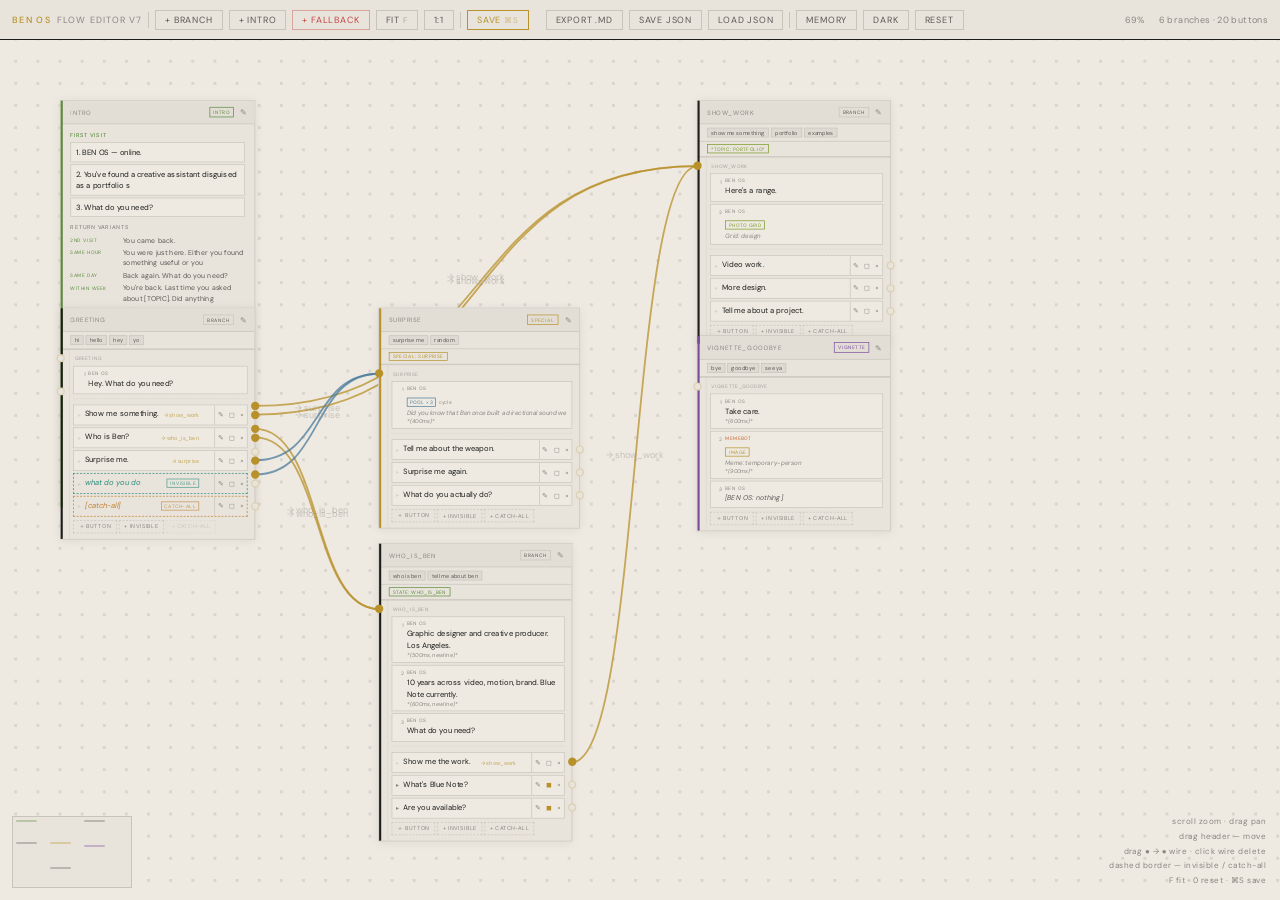
==== flow-editor/index.html @ d50c1d32 "Add flow-editor, EDITOR_HANDOFF, TRACKER — v2.5 sync" ====
<!DOCTYPE html>
<html lang="en">
<head>
<meta charset="UTF-8">
<meta name="viewport" content="width=device-width, initial-scale=1.0">
<title>BEN OS — Flow Editor</title>
<link href="https://fonts.googleapis.com/css2?family=DM+Sans:wght@300;400;500&display=swap" rel="stylesheet">
<style>
*{box-sizing:border-box;margin:0;padding:0}
html,body{height:100%;overflow:hidden;font-family:'DM Sans',-apple-system,sans-serif}
:root{
  --bg:#EEEAE2;--bg2:#E8E4DC;--bg3:#E2DED6;--bg4:#DEDAD2;
  --rule:#C8C4BB;--rule-dark:#1C1C18;
  --text:#1C1C18;--muted:#5A5855;--faint:#8A8680;
  --accent:#B8912A;--memebot:#C4622D;--green:#789922;--special:#4A7B9D;--danger:#C44444;
  --intro:#5A8A3A;--invisible:#2A8A7A;--catchall:#C08030;
  --grid-color:rgba(28,28,24,0.10);--grid-size:32px;--grid-ox:0px;--grid-oy:0px;
}
body.dark{
  --bg:#161612;--bg2:#1C1C18;--bg3:#222220;--bg4:#282824;
  --rule:#2E2E28;--rule-dark:#EEEAE2;
  --text:#EEEAE2;--muted:#8A8680;--faint:#4A4844;--accent:#C4A040;
  --grid-color:rgba(238,234,226,0.055);
}
#tb{position:fixed;top:0;left:0;right:0;height:40px;z-index:1000;display:flex;align-items:center;gap:6px;padding:0 12px;background:var(--bg2);border-bottom:1.5px solid var(--rule-dark)}
.ttag{font-size:9px;letter-spacing:.15em;text-transform:uppercase;color:var(--accent);font-weight:500;flex-shrink:0}
.tlbl{font-size:9px;letter-spacing:.12em;text-transform:uppercase;color:var(--faint);flex-shrink:0}
.tsep{width:1px;height:16px;background:var(--rule);flex-shrink:0}
.tbb{font-size:9px;letter-spacing:.09em;text-transform:uppercase;color:var(--muted);background:transparent;border:0.5px solid var(--rule);padding:3px 9px;cursor:pointer;font-family:inherit;white-space:nowrap;transition:color .15s,border-color .15s;user-select:none}
.tbb:hover{color:var(--text);border-color:var(--muted)}
.tbb.hi{color:var(--accent);border-color:var(--accent)}
.tbb.danger:hover{color:var(--danger);border-color:var(--danger)}
.tbb.mem-on{color:var(--intro);border-color:var(--intro)}
.tsp{flex:1}
.tzoom{font-size:9px;color:var(--faint);min-width:36px;text-align:center}
.tstat{font-size:9px;color:var(--faint);letter-spacing:.04em}
.sdot{width:5px;height:5px;border-radius:50%;background:var(--accent);opacity:0;transition:opacity .2s;flex-shrink:0}
.sdot.on{opacity:1}

#vp{position:fixed;top:40px;left:0;right:0;bottom:0;overflow:hidden;background:var(--bg);cursor:grab}
#vp.panning{cursor:grabbing}
#vp.wiring{cursor:crosshair}
#vp::before{content:'';position:absolute;inset:0;pointer-events:none;z-index:0;background-image:radial-gradient(circle,var(--grid-color) 1.5px,transparent 1.5px);background-size:var(--grid-size) var(--grid-size);background-position:var(--grid-ox) var(--grid-oy)}
#canvas{position:absolute;top:0;left:0;transform-origin:0 0;z-index:1}
#wire-svg{position:absolute;top:0;left:0;width:20000px;height:20000px;pointer-events:none;overflow:visible}
#draft-svg{position:fixed;top:40px;left:0;right:0;bottom:0;pointer-events:none;z-index:500;overflow:visible}

.branch{position:absolute;background:var(--bg2);border:1px solid var(--rule);min-width:280px;max-width:440px;box-shadow:0 2px 14px rgba(28,28,24,.07);transition:box-shadow .15s}
.branch:hover{box-shadow:0 4px 22px rgba(28,28,24,.12)}
.branch.sel{border-color:var(--accent);box-shadow:0 0 0 1.5px var(--accent)}
.branch::before{content:'';position:absolute;top:0;left:0;width:3px;bottom:0;z-index:2}
.branch.t-branch::before{background:var(--rule-dark)}
.branch.t-memebot::before{background:var(--memebot)}
.branch.t-special::before{background:var(--accent)}
.branch.t-vignette::before{background:#7B4A9D}
.branch.t-intro::before{background:#5A8A3A}
.branch.t-exact::before{background:var(--danger)}
.branch.t-fallback::before{background:repeating-linear-gradient(45deg,#C44444,#C44444 3px,#8A2020 3px,#8A2020 6px)}
.br-hdr{padding:9px 10px 9px 14px;border-bottom:0.5px solid var(--rule);display:flex;align-items:center;gap:7px;cursor:move;background:var(--bg3);user-select:none}
.br-id{font-size:9px;letter-spacing:.13em;text-transform:uppercase;color:var(--faint);flex:1;min-width:0;overflow:hidden;text-overflow:ellipsis;white-space:nowrap}
.type-badge{font-size:7px;letter-spacing:.1em;text-transform:uppercase;padding:2px 5px;border:0.5px solid;flex-shrink:0;cursor:pointer}
.type-badge.t-branch{color:var(--muted);border-color:var(--rule)}
.type-badge.t-memebot{color:var(--memebot);border-color:var(--memebot)}
.type-badge.t-special{color:var(--accent);border-color:var(--accent)}
.type-badge.t-vignette{color:#7B4A9D;border-color:#7B4A9D}
.type-badge.t-intro{color:var(--intro);border-color:var(--intro)}
.type-badge.t-exact{color:var(--danger);border-color:var(--danger)}
.type-badge.t-fallback{color:#C44444;border-color:#C44444}
.hbtn{background:none;border:none;color:var(--faint);cursor:pointer;font-size:11px;padding:0 2px;font-family:inherit;flex-shrink:0;transition:color .15s;user-select:none}
.hbtn:hover{color:var(--accent)}
.trigs{padding:5px 10px 5px 14px;border-bottom:0.5px solid var(--rule);display:flex;flex-wrap:wrap;gap:3px}
.trig{font-size:8px;background:var(--bg4);border:0.5px solid var(--rule);padding:1px 5px;color:var(--muted)}

.resp-block{position:relative;padding:8px 10px 8px 18px;border-top:0.5px solid var(--rule)}
.resp-block:first-child{border-top:none}
.resp-block::after{content:'';position:absolute;top:0;bottom:0;left:12px;width:1px;background:var(--rule);opacity:.35;pointer-events:none}
.rid-bar{display:flex;align-items:center;gap:4px;margin-bottom:6px;padding-left:2px}
.rid-lbl{font-size:7px;letter-spacing:.11em;text-transform:uppercase;color:var(--faint);min-width:0;overflow:hidden;text-overflow:ellipsis;white-space:nowrap;opacity:.7}

.node-dot{position:absolute;width:12px;height:12px;border-radius:50%;background:var(--bg2);border:2px solid rgba(184,145,42,0.22);cursor:crosshair;z-index:20;transition:border-color .2s,background .2s,transform .15s;pointer-events:all}
.node-dot:hover{border-color:var(--accent);background:var(--accent);transform:scale(1.2)}
.node-dot.wired{border-color:var(--accent);background:var(--accent)}
.node-dot.drop-target{border-color:var(--green);background:var(--green);transform:scale(1.3)}

.beats-wrap{display:flex;flex-direction:column;gap:3px;margin-bottom:6px}
.beat-row{display:flex;gap:5px;align-items:flex-start;background:var(--bg);border:0.5px solid var(--rule);padding:5px 7px}
.beat-n{font-size:7px;color:var(--faint);min-width:9px;text-align:right;padding-top:2px;flex-shrink:0}
.beat-body{flex:1;min-width:0}
.beat-spk{font-size:7px;letter-spacing:.1em;text-transform:uppercase;margin-bottom:2px}
.beat-spk.benos{color:var(--faint)}.beat-spk.memebot{color:var(--memebot)}
.beat-txt{font-size:11px;line-height:1.5;color:var(--text);overflow:hidden;text-overflow:ellipsis;display:-webkit-box;-webkit-line-clamp:2;-webkit-box-orient:vertical}
.beat-txt.meta{color:var(--muted);font-style:italic;font-size:10px}
.beat-chip{display:inline-block;font-size:7px;letter-spacing:.09em;text-transform:uppercase;padding:1px 4px;border:0.5px solid;margin-bottom:2px}
.btc-grid{color:#789922;border-color:#789922}.btc-image{color:#B8912A;border-color:#B8912A}.btc-video{color:#C4622D;border-color:#C4622D}.btc-component{color:#7B4A9D;border-color:#7B4A9D}.btc-pool{color:#4A7B9D;border-color:#4A7B9D}.btc-pdf{color:#C44444;border-color:#C44444}
.beat-meta{font-size:9px;color:var(--faint);font-style:italic;margin-top:1px;overflow:hidden;text-overflow:ellipsis;white-space:nowrap}
.sep{height:0;border-top:1px dashed var(--rule);margin:4px 0 8px;opacity:.45}
.drag-over{outline:1.5px dashed var(--accent);outline-offset:1px}

.btn-rows{display:flex;flex-direction:column;gap:3px}
.btn-node{background:var(--bg);border:0.5px solid var(--rule);transition:border-color .15s;position:relative}
.btn-node.invisible-btn{background:transparent;border-style:dashed;border-color:var(--invisible)}
.btn-node.catchall-btn{background:transparent;border-style:dashed;border-color:var(--catchall)}
.btn-node.catchall-btn.priority-catchall{border-color:var(--danger)}
.btn-row{display:flex;align-items:stretch;min-height:28px}
.btn-arr{font-size:8px;color:var(--faint);padding:0 6px;display:flex;align-items:center;flex-shrink:0;cursor:pointer;transition:transform .15s,color .15s;user-select:none}
.btn-node.open .btn-arr{transform:rotate(90deg);color:var(--accent)}
.btn-lbl{font-size:11px;color:var(--text);flex:1;padding:5px 4px 5px 0;min-width:0;overflow:hidden;text-overflow:ellipsis;white-space:nowrap;cursor:pointer}
.btn-node.invisible-btn .btn-lbl{color:var(--invisible);font-style:italic}
.btn-node.catchall-btn .btn-lbl{color:var(--catchall);font-style:italic}
.btn-node.catchall-btn.priority-catchall .btn-lbl{color:var(--danger)}
.btn-tag{font-size:7px;letter-spacing:.08em;text-transform:uppercase;padding:1px 4px;border:0.5px solid;flex-shrink:0;margin:auto 4px auto 0;opacity:.8}
.btn-tag.invis{color:var(--invisible);border-color:var(--invisible)}
.btn-tag.catch{color:var(--catchall);border-color:var(--catchall)}
.btn-tag.catch-pri{color:var(--danger);border-color:var(--danger)}
.btn-wire-lbl{font-size:8px;color:var(--accent);padding:0 4px;display:flex;align-items:center;flex-shrink:0;max-width:80px;overflow:hidden;text-overflow:ellipsis;white-space:nowrap;opacity:.75}
.btn-out-space{width:18px;flex-shrink:0}
.btn-acts{display:flex;align-items:center;border-left:0.5px solid var(--rule);flex-shrink:0}
.btn-act{background:none;border:none;color:var(--faint);cursor:pointer;font-size:10px;padding:0 4px;height:100%;font-family:inherit;transition:color .15s;display:flex;align-items:center}
.btn-act:hover{color:var(--accent)}.btn-act.del:hover{color:var(--danger)}
.child-wrap{border-top:0.5px solid var(--rule);background:var(--bg2)}
.child-wrap.d1{background:var(--bg2)}.child-wrap.d2{background:var(--bg3)}.child-wrap.d3{background:var(--bg4)}.child-wrap.d4{background:var(--bg3)}
.add-btn-row{display:flex;gap:3px;margin-top:5px;flex-wrap:wrap}
.add-btn-type{font-size:8px;letter-spacing:.08em;text-transform:uppercase;border:0.5px dashed var(--rule);padding:3px 7px;cursor:pointer;font-family:inherit;background:transparent;color:var(--faint);transition:all .15s}
.add-btn-type:hover{border-color:var(--muted);color:var(--muted)}
.add-btn-type.invis:hover{border-color:var(--invisible);color:var(--invisible)}
.add-btn-type.catch:hover{border-color:var(--catchall);color:var(--catchall)}

:root{--dp-w:280px}
#dp{position:fixed;right:0;top:40px;bottom:0;width:var(--dp-w);background:var(--bg2);border-left:1.5px solid var(--rule-dark);overflow-y:auto;z-index:900;transform:translateX(100%);transition:transform .2s cubic-bezier(.4,0,.2,1)}
#dp-resize{position:fixed;right:var(--dp-w);top:40px;bottom:0;width:6px;cursor:ew-resize;z-index:901;background:transparent;display:none}
#dp-resize:hover,#dp-resize.dragging{background:rgba(184,145,42,.25)}
body.dp-open #dp-resize{display:block}
#dp.open{transform:translateX(0)}
#dp::-webkit-scrollbar{width:3px}
#dp::-webkit-scrollbar-thumb{background:var(--rule)}
.dp-top{padding:9px 12px;border-bottom:0.5px solid var(--rule);display:flex;align-items:center;justify-content:space-between;position:sticky;top:0;z-index:10;background:var(--bg2)}
.dp-tlbl{font-size:8px;letter-spacing:.14em;text-transform:uppercase;color:var(--faint)}
.dp-x{background:none;border:none;color:var(--faint);cursor:pointer;font-size:15px;line-height:1;font-family:inherit}
.dp-x:hover{color:var(--text)}
.dp-sec{padding:11px 13px;border-bottom:0.5px solid var(--rule)}
.dp-lbl{display:block;font-size:8px;letter-spacing:.13em;text-transform:uppercase;color:var(--faint);margin-bottom:4px;font-weight:500}
.dp-in{width:100%;background:var(--bg);border:0.5px solid var(--rule);color:var(--text);font-family:inherit;font-size:11px;padding:5px 6px;outline:none;resize:vertical;line-height:1.6;transition:border-color .2s}
.dp-in:focus{border-color:var(--accent)}
.dp-row{display:flex;gap:3px;align-items:flex-start;margin-bottom:3px}
.dp-row .dp-in{flex:1;margin:0}
.dp-ico{background:none;border:0.5px solid var(--rule);color:var(--faint);cursor:pointer;padding:4px 6px;font-family:inherit;font-size:10px;transition:color .15s,border-color .15s;flex-shrink:0}
.dp-ico:hover{color:var(--danger);border-color:var(--danger)}
.dp-tags{display:flex;flex-wrap:wrap;gap:3px;margin-top:4px}
.dp-tag{font-size:8px;background:var(--bg3);border:0.5px solid var(--rule);padding:2px 5px;color:var(--muted);display:flex;align-items:center;gap:3px}
.dp-tag button{background:none;border:none;color:var(--faint);cursor:pointer;font-size:9px;line-height:1;padding:0;font-family:inherit}
.dp-tag button:hover{color:var(--danger)}
.dp-tag-in{font-size:9px;background:transparent;border:none;outline:none;color:var(--text);font-family:inherit;width:76px}
.dp-types{display:flex;gap:3px;flex-wrap:wrap;margin-top:4px}
.dp-type{font-size:8px;letter-spacing:.08em;text-transform:uppercase;border:0.5px solid var(--rule);padding:2px 7px;color:var(--muted);cursor:pointer;font-family:inherit;background:transparent;transition:all .15s}
.dp-type.on{border-color:var(--accent);color:var(--accent);background:var(--bg)}
.dp-add{font-size:8px;letter-spacing:.09em;text-transform:uppercase;color:var(--faint);background:none;border:none;cursor:pointer;padding:3px 0 0;font-family:inherit;transition:color .15s;display:block}
.dp-add:hover{color:var(--accent)}
.dp-del{width:100%;font-size:8px;letter-spacing:.09em;text-transform:uppercase;color:var(--danger);background:none;border:0.5px solid rgba(196,68,68,.3);padding:6px;cursor:pointer;font-family:inherit;transition:border-color .15s}
.dp-del:hover{border-color:var(--danger)}
.beat-ed{background:var(--bg);border:0.5px solid var(--rule);padding:7px 9px;margin-bottom:5px}
.pool-ed{background:var(--bg);border:0.5px solid var(--invisible);padding:7px 9px;margin-bottom:5px}
.btype-row{display:flex;gap:3px;flex-wrap:wrap;margin-bottom:7px}
.btype-btn{font-size:8px;letter-spacing:.07em;text-transform:uppercase;border:0.5px solid var(--rule);padding:2px 6px;color:var(--muted);cursor:pointer;font-family:inherit;background:transparent;transition:all .15s}
.btype-btn.on{border-color:var(--accent);color:var(--accent);background:var(--bg2)}
.spk-row{display:flex;gap:3px;margin-bottom:7px}
.spk-btn{font-size:8px;letter-spacing:.07em;text-transform:uppercase;border:0.5px solid var(--rule);padding:2px 7px;cursor:pointer;font-family:inherit;background:transparent;transition:all .15s;color:var(--muted)}
.spk-btn.on-benos{border-color:var(--faint);color:var(--faint);background:var(--bg2)}
.spk-btn.on-memebot{border-color:var(--memebot);color:var(--memebot);background:var(--bg2)}
.bf-lbl{font-size:8px;letter-spacing:.09em;text-transform:uppercase;color:var(--faint);display:block;margin-bottom:3px}
.coll-chips{display:flex;flex-wrap:wrap;gap:3px;margin-top:4px}
.coll-chip{font-size:8px;border:0.5px solid var(--rule);padding:2px 6px;color:var(--muted);cursor:pointer;font-family:inherit;background:transparent;transition:all .15s}
.coll-chip.on{border-color:#789922;color:#789922;background:var(--bg2)}
.pool-mode-row{display:flex;gap:3px;margin-bottom:7px}
.pool-mode-btn{font-size:8px;letter-spacing:.07em;text-transform:uppercase;border:0.5px solid var(--rule);padding:2px 6px;color:var(--muted);cursor:pointer;font-family:inherit;background:transparent;transition:all .15s}
.pool-mode-btn.on{border-color:var(--invisible);color:var(--invisible);background:var(--bg2)}
.pool-variant-ed{background:var(--bg2);border:0.5px solid var(--rule);padding:6px 8px;margin-bottom:4px;display:flex;gap:4px;align-items:flex-start}
.pool-variant-wrap{background:var(--bg)}

#mem-panel{position:fixed;bottom:14px;right:14px;width:224px;background:var(--bg2);border:1px solid var(--intro);z-index:800;transition:transform .2s ease,opacity .2s ease}
body.dp-open #mem-panel{right:calc(var(--dp-w) + 14px)}
#mem-panel.hidden{transform:translateY(8px);opacity:0;pointer-events:none}
.mem-hdr{padding:7px 10px;border-bottom:0.5px solid rgba(123,74,157,.4);display:flex;align-items:center;justify-content:space-between;background:rgba(123,74,157,.08);cursor:pointer}
.mem-title{font-size:8px;letter-spacing:.14em;text-transform:uppercase;color:var(--intro)}
.mem-x{background:none;border:none;color:var(--faint);cursor:pointer;font-size:13px;line-height:1;font-family:inherit}
.mem-body{padding:8px 10px}
.mem-sec-lbl{font-size:7px;letter-spacing:.14em;text-transform:uppercase;color:var(--faint);margin-bottom:4px;margin-top:6px;font-weight:500;display:block}
.mem-var{display:flex;align-items:flex-start;gap:5px;padding:3px 0;border-bottom:0.5px solid var(--rule)}
.mem-var:last-child{border-bottom:none}
.mem-key{font-size:9px;font-family:monospace;color:var(--accent);min-width:85px;flex-shrink:0;padding-top:1px}
.mem-desc{font-size:9px;color:var(--muted);flex:1;line-height:1.4}
.mem-note{font-size:9px;color:var(--faint);font-style:italic;margin-top:6px;line-height:1.5}

#mm{position:fixed;bottom:12px;left:12px;width:120px;height:72px;background:var(--bg2);border:0.5px solid var(--rule);z-index:800;overflow:hidden;cursor:pointer}
.mm-b{position:absolute;opacity:.33;border-radius:1px}
.mm-b.t-branch{background:var(--muted)}.mm-b.t-memebot{background:var(--memebot)}.mm-b.t-special{background:var(--accent)}.mm-b.t-vignette{background:#7B4A9D}.mm-b.t-intro{background:var(--intro)}.mm-b.t-exact{background:var(--danger)}.mm-b.t-fallback{background:#C44444}
.mm-v{position:absolute;border:1px solid var(--accent);pointer-events:none;opacity:.65}
#hints{position:fixed;bottom:12px;right:14px;font-size:8px;letter-spacing:.06em;color:var(--faint);text-align:right;line-height:1.85;pointer-events:none;z-index:700}
body.dp-open #hints{right:calc(var(--dp-w) + 14px)}
#toast{position:fixed;bottom:52px;left:50%;transform:translateX(-50%);background:var(--text);color:var(--bg);font-size:9px;letter-spacing:.1em;text-transform:uppercase;padding:5px 13px;z-index:2000;opacity:0;pointer-events:none;transition:opacity .18s;white-space:nowrap}
#toast.show{opacity:1}
.tb-tip{position:fixed;background:var(--text);color:var(--bg);font-size:8px;letter-spacing:.07em;padding:4px 9px;pointer-events:none;z-index:2000;white-space:nowrap;opacity:0;transition:opacity .15s;transform:translateY(2px)}
.tb-tip.show{opacity:1;transform:translateY(0)}
#wire-hint{position:fixed;top:52px;left:50%;transform:translateX(-50%);font-size:9px;letter-spacing:.1em;text-transform:uppercase;color:var(--accent);background:var(--bg2);border:0.5px solid var(--accent);padding:4px 12px;z-index:900;opacity:0;pointer-events:none;transition:opacity .2s}
#wire-hint.show{opacity:1}
</style>
</head>
<body>
<div id="tb">
  <span class="ttag">BEN OS</span>
  <span class="tlbl">Flow Editor v7</span>
  <div class="tsep"></div>
  <button class="tbb" onclick="addBranch()" title="Add a new branch at current view position">+ Branch</button>
  <button class="tbb" onclick="addIntroBranch()" title="Add the intro branch — entry point of the conversation (only one allowed)">+ Intro</button>
  <button class="tbb" style="color:#C44444;border-color:rgba(196,68,68,.4)" onclick="addFallbackBranch()" title="Add global fallback — fires when nothing else matches anywhere (only one allowed)" title="Global catch-all — fires when nothing else matches">+ Fallback</button>
  <button class="tbb" onclick="fitAll()" title="Fit all branches into view (F)">Fit <span style="opacity:.4;font-size:8px">F</span></button>
  <button class="tbb" onclick="resetZoom()" title="Reset zoom to 100% (0)">1:1</button>
  <div class="tsep"></div>
  <button class="tbb hi" onclick="saveNow()" title="Save to browser localStorage — quick session save (⌘S)">Save <span style="opacity:.5;font-size:8px">⌘S</span></button>
  <div class="sdot" id="sdot"></div>
  <button class="tbb" onclick="exportMd()" title="Export .md in SCRIPT.md format — share with Claude to generate chat.js">Export .md</button>
  <button class="tbb" onclick="saveJson()" title="Download lossless .json — use this for real persistent saves and version snapshots">Save JSON</button>
  <label class="tbb" style="cursor:pointer" title="Load a previously saved JSON file">Load JSON<input type="file" accept=".json" style="display:none" onchange="loadJson(event)"></label>
  <div class="tsep"></div>
  <button class="tbb" id="mem-btn" onclick="toggleMem()">Memory</button>
  <button class="tbb" onclick="toggleDark()" title="Toggle editor dark/light mode">Dark</button>
  <button class="tbb danger" onclick="resetAll()" title="Reset canvas to default example data (destructive — cannot be undone)">Reset</button>
  <div class="tsp"></div>
  <span class="tzoom" id="zlbl">100%</span>
  <span class="tstat" id="slbl"></span>
</div>

<div id="vp">
  <div id="canvas">
    <svg id="wire-svg" xmlns="http://www.w3.org/2000/svg"></svg>
  </div>
</div>
<svg id="draft-svg" xmlns="http://www.w3.org/2000/svg">
  <path id="draft-path" fill="none" stroke="var(--accent)" stroke-width="1.8" stroke-dasharray="5 4" opacity=".8" d=""/>
</svg>

<div id="dp-resize" id="dp-resize"></div>
<div id="dp">
  <div class="dp-top">
    <span class="dp-tlbl" id="dp-title">Edit</span>
    <button class="dp-x" onclick="closeDP()">×</button>
  </div>
  <div id="dp-body"></div>
</div>

<div id="mem-panel" class="hidden">
  <div class="mem-hdr" onclick="toggleMem()">
    <span class="mem-title">Memory Variables</span>
    <button class="mem-x">×</button>
  </div>
  <div class="mem-body">
    <span class="mem-sec-lbl" style="margin-top:0">Reads — MEM.get()</span>
    <div class="mem-var"><span class="mem-key">visit_count</span><span class="mem-desc">Total visits (number)</span></div>
    <div class="mem-var"><span class="mem-key">last_visit</span><span class="mem-desc">Timestamp of last visit</span></div>
    <div class="mem-var"><span class="mem-key">last_topic</span><span class="mem-desc">Last topic saved</span></div>
    <div class="mem-var"><span class="mem-key">known_name</span><span class="mem-desc">User's name if shared</span></div>
    <div class="mem-var"><span class="mem-key">dark_mode</span><span class="mem-desc">Dark preference (bool)</span></div>
    <span class="mem-sec-lbl">Writes — MEM.set()</span>
    <div class="mem-var"><span class="mem-key">*Topic: x*</span><span class="mem-desc">Annotate beat to save topic</span></div>
    <div class="mem-var"><span class="mem-key">[NAME]</span><span class="mem-desc">Captures name from input</span></div>
    <div class="mem-var"><span class="mem-key">dark_mode</span><span class="mem-desc">Auto-saved on toggle</span></div>
    <span class="mem-sec-lbl">Use in beat text</span>
    <div class="mem-var"><span class="mem-key">[NAME]</span><span class="mem-desc">Inserts known name</span></div>
    <div class="mem-var"><span class="mem-key">[ECHO]</span><span class="mem-desc">Repeats last user input</span></div>
    <div class="mem-var"><span class="mem-key">[TOPIC]</span><span class="mem-desc">Last saved topic</span></div>
    <div class="mem-note">Intro branch reads visit_count + last_visit to pick the return variant. Conditions: 2nd_visit · same_hour · same_day · within_week · within_month · longer.</div>
  </div>
</div>

<div id="mm"></div>
<div id="wire-hint">Drop on a ● input to connect</div>
<div id="hints">
  scroll zoom · drag pan<br>
  drag header — move<br>
  drag ● → ● wire · click wire delete<br>
  dashed border — invisible / catch-all<br>
  F fit · 0 reset · ⌘S save
</div>
<div id="toast"></div>

<script>
const COLLS=['design','video','posters','blue-note','aerovironment'];
const COMP_KINDS=['dark_mode','misfortunes','custom'];
const BEAT_TYPES=[{id:'text',lbl:'Text'},{id:'pool',lbl:'Pool'},{id:'grid',lbl:'Photo Grid'},{id:'image',lbl:'Image'},{id:'video',lbl:'Video'},{id:'component',lbl:'Component'},{id:'pdf',lbl:'PDF'}];
let _uid=0;const uid=p=>p+'_'+(++_uid).toString(36);
function mkBeat(type='text',text='',speaker='BEN OS',media=null,pause=0,display='default'){return{id:uid('bt'),speaker,type,text,pause,display,isPool:false,poolMode:'random',variants:[],media:media||defMedia(type)};}
function defMedia(t){if(t==='grid')return{collection:'design',picks:[]};if(t==='image')return{src:'',memeId:''};if(t==='video')return{url:'',label:'',thumb:''};if(t==='component')return{kind:'dark_mode'};if(t==='pdf')return{src:'',label:'',description:''};return null;}
function mkPool(vs=[],mode='random',speaker='BEN OS',pause=0,display='default'){return{id:uid('bt'),speaker,type:'pool',text:'',pause,display,isPool:true,poolMode:mode,variants:vs.map(v=>({id:uid('v'),text:v,weight:1,beats:[],buttons:[]})),media:null};}
function mkBtn(label='',visible=true){return{id:uid('b'),label,visible,btnType:'normal',priority:false,wireTarget:null,child:null,triggers:[],scopedState:''};}
function mkCatchall(priority=false){return{id:uid('b'),label:'[catch-all]',visible:false,btnType:'catchall',priority,wireTarget:null,child:null,triggers:[],scopedState:''};}
function mkResp(rid='',beats=[],buttons=[]){return{rid,beats,buttons};}

function assignRids(branch){
  function walk(resp,pr){
    const used={};
    resp.buttons.forEach(btn=>{
      if(!btn.child)return;
      const words=btn.label.toLowerCase().replace(/[^a-z0-9 ]/g,'').split(/\s+/).filter(Boolean);
      let slug='';const sibs=resp.buttons.filter(b=>b.id!==btn.id&&b.child);
      for(let i=0;i<words.length;i++){slug+=words[i];const ss=sibs.map(s=>{const sw=s.label.toLowerCase().replace(/[^a-z0-9 ]/g,'').split(/\s+/).filter(Boolean);let sl='';for(let j=0;j<=i&&j<sw.length;j++)sl+=sw[j];return sl;});if(!ss.includes(slug))break;}
      if(!slug)slug='r';if(used[slug]!==undefined){used[slug]++;slug+=used[slug];}else used[slug]=1;
      btn.child.rid=pr+'.'+slug;walk(btn.child,btn.child.rid);
    });
  }
  branch.root.rid=branch.id;walk(branch.root,branch.id);
}
function walkBtns(resp,fn){resp.buttons.forEach(b=>{fn(b);if(b.child)walkBtns(b.child,fn)});}
function walkVariantBtns(branch,fn){
  if(!branch.root)return;
  walkResps(branch.root,resp=>{resp.beats.forEach(beat=>{if((beat.isPool||beat.type==='pool')&&beat.variants)beat.variants.forEach(v=>(v.buttons||[]).forEach(fn));});});
}
function walkResps(resp,fn){fn(resp);resp.buttons.forEach(b=>{if(b.child)walkResps(b.child,fn)});}
function findBtn(branch,id){let f=null;walkBtns(branch.root,b=>{if(b.id===id)f=b});return f;}
function getParentResp(branch,btnId){let f=null;const walk=r=>{if(r.buttons.some(b=>b.id===btnId)){f=r;return;}r.buttons.forEach(b=>{if(b.child)walk(b.child);});};walk(branch.root);return f;}
function branchOfRid(rid){return BRANCHES.find(b=>{let ok=false;if(b.root)walkResps(b.root,r=>{if(r.rid===rid)ok=true});return ok;})||null;}
function cssVar(v){return getComputedStyle(document.documentElement).getPropertyValue(v).trim();}
function wireColor(tb){
  if(!tb)return cssVar('--accent');
  if(tb.type==='memebot') return cssVar('--memebot');
  if(tb.type==='vignette')return '#7B4A9D';
  if(tb.type==='special') return cssVar('--special');
  if(tb.type==='intro')   return '#5A8A3A';
  if(tb.type==='exact')   return cssVar('--danger');
  if(tb.type==='fallback')return '#C44444';
  return cssVar('--accent');
}
function beatPreview(beat){if(beat.isPool||beat.type==='pool'){const vs=beat.variants||[];return vs.length?vs[0].text.slice(0,55)||'(empty pool)':'(empty pool)';}if(beat.type==='text')return beat.text;if(beat.type==='grid'){const m=beat.media||{};return m.picks&&m.picks.length?`Grid: ${m.picks.length} imgs`:`Grid: ${m.collection||'design'}`;}if(beat.type==='image'){const m=beat.media||{};return m.memeId?`Meme: ${m.memeId}`:m.src||'(no image)';}if(beat.type==='video'){const m=beat.media||{};return m.label||m.url||'(no video)';}if(beat.type==='component')return`[${(beat.media||{}).kind||'?'}]`;if(beat.type==='pdf'){const m=beat.media||{};return'PDF: '+(m.label||m.src||'(no file)');}return beat.text||'';}

function buildIntroPool(){
  return{id:'intro',type:'intro',x:80,y:40,triggers:[],root:mkResp('',[],[mkBtn('Show me something.'),mkBtn('Who is Ben?'),mkBtn('Predict my future.'),mkBtn('Surprise me.')]),
    introPool:{
      firstVisit:[mkBeat('text',"BEN OS — online."),mkBeat('text',"You've found a creative assistant disguised as a portfolio site. Or a portfolio site disguised as a creative assistant."),mkBeat('text',"What do you need?")],
      returnVisits:[
        {condition:'2nd_visit',beats:[mkBeat('text',"You came back.")]},
        {condition:'same_hour',beats:[mkBeat('text',"You were just here. Either you found something useful or you didn't. Which was it?")]},
        {condition:'same_day',beats:[mkBeat('text',"Back again. What do you need?")]},
        {condition:'within_week',beats:[mkBeat('text',"You're back. Last time you asked about [TOPIC]. Did anything come of it?")]},
        {condition:'within_month',beats:[mkBeat('text',"You've been here before. Things may or may not have changed. What do you need?")]},
        {condition:'longer',beats:[mkBeat('text',"It's been a while. What are you working on now?")]}
      ]
    }
  };
}

function buildDefault(){
  const intro=buildIntroPool();
  const greeting={id:'greeting',type:'branch',x:80,y:340,triggers:['hi','hello','hey','yo'],state:'',topic:'',special:'none',exactMatch:'',
    root:mkResp('',[mkBeat('text',"Hey. What do you need?",'BEN OS',null,0,'default')],[
      mkBtn('Show me something.'),mkBtn('Who is Ben?'),mkBtn('Surprise me.'),
      Object.assign(mkBtn('what do you do',false),{triggers:['what do you do','what kind of work','services']}),
      mkCatchall(false)
    ])};
  const who={id:'who_is_ben',type:'branch',x:540,y:680,triggers:['who is ben','tell me about ben'],state:'who_is_ben',topic:'',special:'none',exactMatch:'',
    root:mkResp('',[mkBeat('text',"Graphic designer and creative producer. Los Angeles.",'BEN OS',null,500,'newline'),mkBeat('text',"10 years across video, motion, brand. Blue Note currently.",'BEN OS',null,600,'newline'),mkBeat('text',"What do you need?",'BEN OS',null,0,'default')],[mkBtn('Show me the work.'),mkBtn("What's Blue Note?"),mkBtn('Are you available?')])};
  who.root.buttons[1].child=mkResp('',[mkBeat('text',"Blue Note LA. Ben is in-house designer on the marketing team."),mkBeat('text',"It is, in fact, a good sentence to have in a bio.")],[mkBtn('What does he do there?'),mkBtn('What do you actually do?')]);
  who.root.buttons[2].child=mkResp('',[mkBeat('text',"Full-time at Blue Note right now. That will change."),mkBeat('text',"The right project still gets a yes. What's yours?")],[]);
  const sw={id:'show_work',type:'branch',x:1000,y:40,triggers:['show me something','portfolio','examples'],state:'',topic:'portfolio',special:'none',exactMatch:'',
    root:mkResp('',[mkBeat('text',"Here's a range."),mkBeat('grid','',undefined,{collection:'design',picks:[]})],[mkBtn('Video work.'),mkBtn('More design.'),mkBtn('Tell me about a project.')])};
  const surprise={id:'surprise',type:'special',x:540,y:340,triggers:['surprise me','random'],state:'',topic:'',special:'surprise',exactMatch:'',
    root:mkResp('',[mkPool(["Did you know that Ben once built a directional sound weapon—","Did you know that Ben's chess set is based on Man Ray's 1920 designs—","Did you know that Ben went from defense contractor to jazz—"],'cycle','BEN OS',400,'default')],[mkBtn('Tell me about the weapon.'),mkBtn('Surprise me again.'),mkBtn('What do you actually do?')])};
  const bye={id:'vignette_goodbye',type:'vignette',x:1000,y:380,triggers:['bye','goodbye','see ya'],state:'',topic:'',special:'none',exactMatch:'',
    root:mkResp('',[mkBeat('text',"Take care.",'BEN OS',null,600,'default'),mkBeat('image','','MEMEBOT',{memeId:'temporary-person',src:''},900,'default'),mkBeat('text',"[BEN OS: nothing]",'BEN OS',null,0,'default')],[])};
  const all=[intro,greeting,who,sw,surprise,bye];
  all.forEach(b=>{if(b.root&&b.id!=='intro')assignRids(b);});
  // Wire intro door buttons to their branches
  intro.root.buttons[0].wireTarget=sw.root.rid;       // Show me something → show_work
  intro.root.buttons[1].wireTarget=who.root.rid;      // Who is Ben → who_is_ben
  // Predict my future and Surprise me have no branch yet — leave unwired
  intro.root.buttons[3].wireTarget=surprise.root.rid; // Surprise me → surprise
  greeting.root.buttons[0].wireTarget=sw.root.rid;
  greeting.root.buttons[1].wireTarget=who.root.rid;
  greeting.root.buttons[2].wireTarget=surprise.root.rid;
  who.root.buttons[0].wireTarget=sw.root.rid;
  return all;
}

let BRANCHES=[];
function migrateBranch(b){
  // Fill in fields added after initial saves
  b.state=b.state||'';b.topic=b.topic||'';b.special=b.special||'none';b.exactMatch=b.exactMatch||'';b.isGlobalFallback=b.isGlobalFallback||false;b.chatbar=b.chatbar||{placeholder:'',disabled:false};
  if(b.root)walkBtns(b.root,btn=>{btn.scopedState=btn.scopedState||'';btn.triggers=btn.triggers||[];});
  if(b.root)walkResps(b.root,resp=>{resp.beats&&resp.beats.forEach(beat=>{beat.pause=beat.pause||0;beat.display=beat.display||'default';beat.speaker=beat.speaker||'BEN OS';if(beat.variants)beat.variants.forEach(v=>{v.beats=v.beats||[];v.buttons=(v.buttons||[]).map(b=>({id:b.id||uid('vb'),label:b.label||'',visible:true,btnType:'normal',priority:false,wireTarget:b.wireTarget||null,child:null,triggers:[],scopedState:''}));});});});
  return b;
}
function load(){
  try{
    const r=localStorage.getItem('benos_v7');
    if(r){BRANCHES=JSON.parse(r);BRANCHES.forEach(migrateBranch);}
    else BRANCHES=buildDefault();
  }catch(e){BRANCHES=buildDefault();}
}
function saveNow(){localStorage.setItem('benos_v7',JSON.stringify(BRANCHES));setDirty(false);toast('Saved.');}
let dirty=false;function setDirty(v){dirty=v;document.getElementById('sdot').classList.toggle('on',v);}
function markDirty(){setDirty(true);}
window.addEventListener('beforeunload',e=>{if(dirty){e.preventDefault();e.returnValue='';}});

let tx=80,ty=80,sc=1,panning=false,panS={x:0,y:0},panO={x:0,y:0},dragging=null,dOff={x:0,y:0},selId=null,editState=null;
const expanded=new Set();
const VP=document.getElementById('vp'),CANVAS=document.getElementById('canvas'),WSVG=document.getElementById('wire-svg'),DRAFTPATH=document.getElementById('draft-path');
let wiring=null,mouseVP={x:0,y:0},memVisible=false;
function vpToCvs(x,y){return{x:(x-tx)/sc,y:(y-ty)/sc};}
function domCenter(el){const r=el.getBoundingClientRect(),vpr=VP.getBoundingClientRect();return{x:r.left-vpr.left+r.width/2,y:r.top-vpr.top+r.height/2};}
function domCenterCvs(el){const vc=domCenter(el);return vpToCvs(vc.x,vc.y);}

function renderAll(){
  Array.from(CANVAS.children).forEach(el=>{if(el!==WSVG)el.remove();});
  BRANCHES.forEach(b=>CANVAS.appendChild(makeBranchEl(b)));
  requestAnimationFrame(()=>{placeDots();drawWires();});
  updateMM();updateStat();
}

function placeDots(){
  BRANCHES.forEach(branch=>{
    if(!branch.root)return;
    const brEl=document.getElementById('br-'+branch.id);if(!brEl)return;
    const vpr=VP.getBoundingClientRect(),brRect=brEl.getBoundingClientRect();
    walkResps(branch.root,resp=>{
      const ridBar=document.getElementById('ridb-'+resp.rid);const dot=document.getElementById('ind-'+resp.rid);
      if(!ridBar||!dot)return;const rb=ridBar.closest('.resp-block');if(!rb)return;
      const rbr=rb.getBoundingClientRect(),ridr=ridBar.getBoundingClientRect();
      dot.style.left=((rbr.left-vpr.left)/sc-tx/sc-6)+'px';dot.style.top=((ridr.top-vpr.top+ridr.height/2)/sc-ty/sc-6)+'px';
    });
    walkBtns(branch.root,btn=>{
      const dot=document.getElementById('outd-'+btn.id);const rowEl=document.getElementById('btnrow-'+btn.id);if(!dot||!rowEl)return;
      const rowr=rowEl.getBoundingClientRect();
      dot.style.left=((brRect.right-vpr.left)/sc-tx/sc-6)+'px';dot.style.top=((rowr.top-vpr.top+rowr.height/2)/sc-ty/sc-6)+'px';
    });
    walkVariantBtns(branch,vcBtn=>{
      const dot=document.getElementById('outd-'+vcBtn.id);if(!dot)return;
      // float to right edge of branch, aligned to card vertical center
      dot.style.left=((brRect.right-vpr.left)/sc-tx/sc-5)+'px';
      dot.style.top=((brRect.top+brRect.height/2-vpr.top)/sc-ty/sc-5)+'px';
    });
  });
}

function makeBranchEl(b){
  const el=document.createElement('div');el.className=`branch t-${b.type}${selId===b.id?' sel':''}`;el.id='br-'+b.id;el.style.cssText=`left:${b.x}px;top:${b.y}px`;
  const hdr=document.createElement('div');hdr.className='br-hdr';hdr.addEventListener('mousedown',e=>{if(e.button===0&&!wiring)startDrag(e,b);});
  const idSpan=document.createElement('span');idSpan.className='br-id';idSpan.title=b.id;idSpan.textContent=b.id;
  const badge=document.createElement('span');badge.className=`type-badge t-${b.type}`;badge.textContent=b.type;badge.title='Click to cycle branch type (branch → memebot → special → vignette → exact → fallback)';badge.addEventListener('mousedown',e=>e.stopPropagation());badge.onclick=()=>cycleType(b);
  const editBtn=document.createElement('button');editBtn.className='hbtn';editBtn.textContent='✎';editBtn.addEventListener('mousedown',e=>e.stopPropagation());editBtn.onclick=()=>{selId=b.id;renderAll();openDP({kind:'branch',branchId:b.id});};
  hdr.appendChild(idSpan);hdr.appendChild(badge);hdr.appendChild(editBtn);el.appendChild(hdr);
  if(b.type==='fallback'){const tr=document.createElement('div');tr.className='trigs';const p=document.createElement('span');p.className='trig';p.style.cssText='color:#C44444;border-color:#C44444;font-style:italic';p.textContent='fires when nothing else matches';tr.appendChild(p);el.appendChild(tr);}
  else if(b.type==='exact'&&b.exactMatch){const tr=document.createElement('div');tr.className='trigs';const p=document.createElement('span');p.className='trig';p.style.color='var(--danger)';p.textContent='+b.exactMatch+';tr.appendChild(p);el.appendChild(tr);}else if(b.triggers&&b.triggers.length){const tr=document.createElement('div');tr.className='trigs';b.triggers.slice(0,6).forEach(t=>{const p=document.createElement('span');p.className='trig';p.textContent=t;tr.appendChild(p);});if(b.triggers.length>6){const m=document.createElement('span');m.className='trig';m.style.color='var(--faint)';m.textContent='+'+(b.triggers.length-6);tr.appendChild(m);}el.appendChild(tr);}
  // State / topic / special badges
  const hasMeta=(b.state||b.topic||(b.special&&b.special!=='none'&&b.special)||b.exactMatch||b.isGlobalFallback||(b.chatbar&&(b.chatbar.disabled||b.chatbar.placeholder)));
  if(hasMeta){
    const meta=document.createElement('div');meta.style.cssText='padding:4px 10px 4px 14px;border-bottom:0.5px solid var(--rule);display:flex;flex-wrap:wrap;gap:3px';
    if(b.state){const mg=document.createElement('span');mg.style.cssText='font-size:7px;letter-spacing:.09em;text-transform:uppercase;border:0.5px solid var(--intro);color:var(--intro);padding:1px 5px';mg.textContent='STATE: '+b.state;meta.appendChild(mg);}
    if(b.topic){const mg=document.createElement('span');mg.style.cssText='font-size:7px;letter-spacing:.09em;text-transform:uppercase;border:0.5px solid var(--green);color:var(--green);padding:1px 5px';mg.textContent='*topic: '+b.topic+'*';meta.appendChild(mg);}
    if(b.special&&b.special!=='none'){const mg=document.createElement('span');mg.style.cssText='font-size:7px;letter-spacing:.09em;text-transform:uppercase;border:0.5px solid var(--accent);color:var(--accent);padding:1px 5px';mg.textContent='SPECIAL: '+b.special;meta.appendChild(mg);}
    if(b.exactMatch){const mg=document.createElement('span');mg.style.cssText='font-size:7px;letter-spacing:.09em;text-transform:uppercase;border:0.5px solid var(--danger);color:var(--danger);padding:1px 5px';mg.textContent='EXACT: "'+b.exactMatch+'"';meta.appendChild(mg);}
    el.appendChild(meta);
  }
  if(b.type==='intro'){el.appendChild(makeIntroEl(b));if(b.root)el.appendChild(makeRespEl(b,b.root,0));}else if(b.root){el.appendChild(makeRespEl(b,b.root,0));}
  return el;
}

function makeIntroEl(branch){
  const pool=branch.introPool;const wrap=document.createElement('div');wrap.style.cssText='padding:10px 14px';
  const fvl=document.createElement('div');fvl.style.cssText='font-size:8px;letter-spacing:.12em;text-transform:uppercase;color:var(--intro);margin-bottom:6px;font-weight:500';fvl.textContent='First Visit';wrap.appendChild(fvl);
  (pool.firstVisit||[]).slice(0,3).forEach((beat,i)=>{const row=document.createElement('div');row.style.cssText='font-size:11px;color:var(--text);background:var(--bg);border:0.5px solid var(--rule);padding:5px 7px;margin-bottom:3px;line-height:1.5';row.textContent=(i+1)+'. '+beatPreview(beat).slice(0,60);wrap.appendChild(row);});
  const rvl=document.createElement('div');rvl.style.cssText='font-size:8px;letter-spacing:.12em;text-transform:uppercase;color:var(--faint);margin:10px 0 6px;font-weight:500';rvl.textContent='Return Variants';wrap.appendChild(rvl);
  (pool.returnVisits||[]).forEach(rv=>{const row=document.createElement('div');row.style.cssText='display:flex;gap:6px;align-items:flex-start;margin-bottom:3px';const cond=document.createElement('span');cond.style.cssText='font-size:7px;letter-spacing:.08em;text-transform:uppercase;color:var(--intro);min-width:70px;padding-top:3px;flex-shrink:0';cond.textContent=rv.condition.replace(/_/g,' ');const txt=document.createElement('span');txt.style.cssText='font-size:10px;color:var(--muted);flex:1;line-height:1.5';txt.textContent=(rv.beats[0]?beatPreview(rv.beats[0]):'').slice(0,60);row.appendChild(cond);row.appendChild(txt);wrap.appendChild(row);});
  const editBtn=document.createElement('button');editBtn.style.cssText='font-size:8px;letter-spacing:.09em;text-transform:uppercase;color:var(--intro);background:none;border:0.5px solid rgba(123,74,157,.4);padding:4px 9px;cursor:pointer;font-family:inherit;margin-top:8px;transition:border-color .15s';editBtn.textContent='Edit intro beats ✎';editBtn.addEventListener('mousedown',e=>e.stopPropagation());editBtn.onclick=()=>{selId=branch.id;renderAll();openDP({kind:'branch',branchId:branch.id});};wrap.appendChild(editBtn);
  // Divider
  const div=document.createElement('div');div.style.cssText='height:0;border-top:1px dashed rgba(123,74,157,.35);margin:10px 0 0';wrap.appendChild(div);
  return wrap;
}

function makeRespEl(branch,resp,depth){
  const wrap=document.createElement('div');wrap.className='resp-block';wrap.id='resp-'+resp.rid;
  let isWired=false;BRANCHES.forEach(br=>{if(br.root)walkBtns(br.root,btn=>{if(btn.wireTarget===resp.rid)isWired=true;});});
  const inDot=document.createElement('div');inDot.className='node-dot'+(isWired?' wired':'');inDot.id='ind-'+resp.rid;inDot.title='Wire target — drop a wire here to connect. RID: '+resp.rid;inDot.style.cssText='position:absolute;left:0;top:0';
  inDot.addEventListener('mouseenter',()=>{if(wiring&&wiring.srcRid!==resp.rid)inDot.classList.add('drop-target');});
  inDot.addEventListener('mouseleave',()=>inDot.classList.remove('drop-target'));
  inDot.addEventListener('mouseup',e=>{e.stopPropagation();inDot.classList.remove('drop-target');if(wiring)finishWire(resp.rid);});
  CANVAS.appendChild(inDot);
  const ridBar=document.createElement('div');ridBar.className='rid-bar';ridBar.id='ridb-'+resp.rid;const ridLbl=document.createElement('span');ridLbl.className='rid-lbl';ridLbl.textContent=resp.rid;ridBar.appendChild(ridLbl);wrap.appendChild(ridBar);
  if(resp.beats.length){
    const bw=document.createElement('div');bw.className='beats-wrap';
    resp.beats.slice(0,4).forEach((beat,i)=>{
      const row=document.createElement('div');row.className='beat-row';const n=document.createElement('span');n.className='beat-n';n.textContent=i+1;const body=document.createElement('div');body.className='beat-body';
      const spk=document.createElement('div');spk.className='beat-spk '+(beat.speaker==='MEMEBOT'?'memebot':'benos');spk.textContent=beat.speaker||'BEN OS';body.appendChild(spk);
      if(beat.isPool||beat.type==='pool'){const pb=document.createElement('span');pb.className='beat-chip btc-pool';pb.textContent='Pool ×'+(beat.variants||[]).length;body.appendChild(pb);const pm=document.createElement('span');pm.style.cssText='font-size:7px;color:var(--faint);margin-left:4px';pm.textContent=beat.poolMode||'random';body.appendChild(pm);const pv=document.createElement('div');pv.className='beat-meta';pv.textContent=beatPreview(beat);body.appendChild(pv);}
      else if(beat.type!=='text'){const chip=document.createElement('span');chip.className=`beat-chip btc-${beat.type}`;chip.textContent=BEAT_TYPES.find(t=>t.id===beat.type)?.lbl||beat.type;body.appendChild(chip);const mt=document.createElement('div');mt.className='beat-meta';mt.textContent=beatPreview(beat);body.appendChild(mt);}
      else{const txt=document.createElement('div');txt.className='beat-txt'+(beat.text.startsWith('[')?' meta':'');txt.textContent=beat.text.length>80?beat.text.slice(0,77)+'…':beat.text;body.appendChild(txt);}
      // Pause + display annotation
      if(beat.pause||beat.display){const ann=document.createElement('div');ann.style.cssText='font-size:8px;color:var(--faint);font-style:italic;margin-top:1px';const parts=[];if(beat.pause)parts.push(beat.pause+'ms');if(beat.display&&beat.display!=='default')parts.push(beat.display);if(parts.length)ann.textContent='*('+parts.join(', ')+')*';body.appendChild(ann);}
      row.appendChild(n);row.appendChild(body);bw.appendChild(row);
    });
    if(resp.beats.length>4){const m=document.createElement('div');m.style.cssText='font-size:8px;color:var(--faint);font-style:italic;padding:0 0 2px 14px';m.textContent=`+${resp.beats.length-4} more`;bw.appendChild(m);}
    wrap.appendChild(bw);
  }
  if(resp.beats.length&&resp.buttons.length){const sep=document.createElement('div');sep.className='sep';wrap.appendChild(sep);}
  if(resp.buttons.length){const brows=document.createElement('div');brows.className='btn-rows';resp.buttons.forEach(btn=>brows.appendChild(makeBtnEl(branch,resp,btn,depth)));wrap.appendChild(brows);}
  const addRow=document.createElement('div');addRow.className='add-btn-row';
  const addVis=document.createElement('button');addVis.className='add-btn-type';addVis.textContent='＋ button';addVis.title='Add a visible chip button shown to the user';addVis.onclick=()=>{resp.buttons.push(mkBtn(''));assignRids(branch);markDirty();renderAll();};
  const addInvis=document.createElement('button');addInvis.className='add-btn-type invis';addInvis.textContent='+ invisible';addInvis.title='Invisible button — text-triggered only, never shown as a chip. Set patterns in the detail panel.';addInvis.onclick=()=>{resp.buttons.push(mkBtn('',false));assignRids(branch);markDirty();renderAll();};
  const hasCatchall=resp.buttons.some(b=>b.btnType==='catchall');
  const addCatch=document.createElement('button');addCatch.className='add-btn-type catch';addCatch.textContent='+ catch-all';addCatch.title='Catch-all — fires when nothing else matches at this response level. Max one per block.';
  if(hasCatchall){addCatch.disabled=true;addCatch.style.opacity='.3';addCatch.style.cursor='not-allowed';addCatch.title='Only one catch-all allowed per response';}
  else addCatch.onclick=()=>{resp.buttons.push(mkCatchall(false));assignRids(branch);markDirty();renderAll();};
  addRow.appendChild(addVis);addRow.appendChild(addInvis);addRow.appendChild(addCatch);wrap.appendChild(addRow);
  return wrap;
}

function makeBtnEl(branch,parentResp,btn,depth){
  const isOpen=expanded.has(btn.id),hasChild=!!btn.child,hasWire=!!btn.wireTarget,isCatch=btn.btnType==='catchall',isInvis=!btn.visible&&!isCatch;
  const wrap=document.createElement('div');
  let cls='btn-node';if(isInvis)cls+=' invisible-btn';if(isCatch)cls+=' catchall-btn';if(isCatch&&btn.priority)cls+=' priority-catchall';if(isOpen)cls+=' open';wrap.className=cls;
  const row=document.createElement('div');row.className='btn-row';row.id='btnrow-'+btn.id;row.addEventListener('mousedown',e=>e.stopPropagation());
  const arr=document.createElement('span');arr.className='btn-arr';arr.textContent='▸';arr.style.opacity=hasChild?'1':'0.2';arr.onclick=()=>{if(hasChild)toggleExp(btn.id);};
  const lbl=document.createElement('span');lbl.className='btn-lbl';lbl.textContent=btn.label||'(empty)';lbl.title=btn.label;lbl.onclick=()=>{if(hasChild)toggleExp(btn.id);};
  row.appendChild(arr);row.appendChild(lbl);
  if(isInvis){const tag=document.createElement('span');tag.className='btn-tag invis';tag.textContent=btn.scopedState?'in: '+btn.scopedState:'invisible';row.appendChild(tag);}
  else if(btn.visible&&btn.triggers&&btn.triggers.length){const tag=document.createElement('span');tag.className='btn-tag';tag.style.cssText='font-size:7px;letter-spacing:.07em;text-transform:uppercase;padding:1px 4px;border:0.5px solid var(--rule);color:var(--faint);flex-shrink:0;margin:auto 4px auto 0';tag.textContent=btn.triggers.length+' trigger'+(btn.triggers.length>1?'s':'');row.appendChild(tag);}
  else if(isCatch){const tag=document.createElement('span');tag.className=`btn-tag ${btn.priority?'catch-pri':'catch'}`;tag.textContent=btn.priority?'catch-all !':'catch-all';row.appendChild(tag);}
  if(hasWire){const wl=document.createElement('span');wl.className='btn-wire-lbl';wl.textContent='→ '+btn.wireTarget.split('.').slice(-1)[0];wl.title='Wired to: '+btn.wireTarget;row.appendChild(wl);if(hasChild){const cf=document.createElement('span');cf.style.cssText='font-size:9px;color:var(--danger);padding:0 3px;flex-shrink:0';cf.title='Both wire and inline response set — wire takes priority at runtime';cf.textContent='⚠';row.appendChild(cf);}}
  const space=document.createElement('div');space.className='btn-out-space';row.appendChild(space);
  const acts=document.createElement('div');acts.className='btn-acts';
  const editA=document.createElement('button');editA.className='btn-act';editA.textContent='✎';editA.onclick=()=>{selId=branch.id;renderAll();openDP({kind:'button',branchId:branch.id,btnId:btn.id});};
  const addChildA=document.createElement('button');addChildA.className='btn-act';addChildA.textContent=hasChild?'◼':'◻';addChildA.style.color=hasChild?'var(--accent)':'var(--faint)';addChildA.onclick=()=>{if(!hasChild){btn.child=mkResp('',[mkBeat('text','Response here.')],[]);assignRids(branch);expanded.add(btn.id);markDirty();renderAll();}else toggleExp(btn.id);};
  const delA=document.createElement('button');delA.className='btn-act del';delA.textContent='×';delA.onclick=()=>{const pr=getParentResp(branch,btn.id);if(pr){pr.buttons=pr.buttons.filter(b=>b.id!==btn.id);assignRids(branch);markDirty();renderAll();}};
  acts.appendChild(editA);acts.appendChild(addChildA);acts.appendChild(delA);row.appendChild(acts);wrap.appendChild(row);
  const outDot=document.createElement('div');outDot.className='node-dot'+(hasWire?' wired':'');outDot.id='outd-'+btn.id;outDot.title='Drag to a ● input dot to wire this button to a response';outDot.style.cssText='position:absolute;left:0;top:0';outDot.addEventListener('mousedown',e=>{e.stopPropagation();e.preventDefault();startWire(btn);});CANVAS.appendChild(outDot);
  if(isOpen){const d=Math.min(depth+1,4);const cw=document.createElement('div');cw.className=`child-wrap d${d}`;if(hasChild){cw.appendChild(makeRespEl(branch,btn.child,d));}else{const note=document.createElement('div');note.style.cssText='font-size:10px;color:var(--faint);font-style:italic;padding:8px 14px';note.textContent='No response yet.';const addC=document.createElement('button');addC.style.cssText='display:block;margin:0 8px 8px;font-size:8px;letter-spacing:.09em;text-transform:uppercase;color:var(--faint);background:none;border:0.5px dashed var(--rule);padding:5px 8px;cursor:pointer;font-family:inherit;width:calc(100% - 16px)';addC.textContent='＋ Add inline response';addC.onclick=()=>{btn.child=mkResp('',[mkBeat('text','Response here.')],[]);assignRids(branch);markDirty();renderAll();};cw.appendChild(note);cw.appendChild(addC);}wrap.appendChild(cw);}
  return wrap;
}
function toggleExp(id){if(expanded.has(id))expanded.delete(id);else expanded.add(id);renderAll();}

function drawWires(){
  while(WSVG.firstChild)WSVG.removeChild(WSVG.firstChild);
  BRANCHES.forEach(srcBranch=>{
    if(!srcBranch.root)return;
    // Walk both regular buttons and variant chip buttons
    const allWireable=[];
    walkBtns(srcBranch.root,b=>allWireable.push(b));
    walkVariantBtns(srcBranch,b=>allWireable.push(b));
    allWireable.forEach(btn=>{
      if(!btn.wireTarget)return;
      const outEl=document.getElementById('outd-'+btn.id),inEl=document.getElementById('ind-'+btn.wireTarget);if(!outEl||!inEl)return;
      const p1=domCenterCvs(outEl),p2=domCenterCvs(inEl);const dx=p2.x-p1.x;const cpx=Math.max(40,Math.abs(dx)*.55);const c1x=p1.x+(dx>0?cpx:cpx*.2),c2x=p2.x-(dx>0?cpx:cpx*.2);
      const dy=p2.y-p1.y;const isSelfLoop=branchOfRid(btn.wireTarget)===srcBranch&&Math.abs(dx)<60&&Math.abs(dy)<60;
      const d=isSelfLoop?`M${p1.x},${p1.y} C${p1.x+140},${p1.y} ${p1.x+140},${p2.y} ${p2.x},${p2.y}`:`M${p1.x},${p1.y} C${c1x},${p1.y} ${c2x},${p2.y} ${p2.x},${p2.y}`;const tBranch=branchOfRid(btn.wireTarget);const color=wireColor(tBranch);
      const g=document.createElementNS('http://www.w3.org/2000/svg','g');
      const hit=document.createElementNS('http://www.w3.org/2000/svg','path');hit.setAttribute('d',d);hit.setAttribute('fill','none');hit.setAttribute('stroke','transparent');hit.setAttribute('stroke-width',String(14/sc));hit.style.cssText='cursor:pointer;pointer-events:stroke';
      const vis=document.createElementNS('http://www.w3.org/2000/svg','path');vis.setAttribute('d',d);vis.setAttribute('fill','none');vis.setAttribute('stroke',color);vis.setAttribute('stroke-width',String(1.8/sc));vis.setAttribute('opacity','.75');if(isSelfLoop)vis.setAttribute('stroke-dasharray',String(6/sc)+','+String(3/sc));vis.style.cssText='cursor:pointer;pointer-events:stroke';
      const end=document.createElementNS('http://www.w3.org/2000/svg','circle');end.setAttribute('cx',p2.x);end.setAttribute('cy',p2.y);end.setAttribute('r',String(3/sc));end.setAttribute('fill',color);end.style.pointerEvents='none';
      const mx=(p1.x+p2.x)/2,my=(p1.y+p2.y)/2;const lbl=document.createElementNS('http://www.w3.org/2000/svg','text');lbl.setAttribute('x',mx);lbl.setAttribute('y',my-6/sc);lbl.setAttribute('text-anchor','middle');lbl.setAttribute('font-size',String(9/sc));lbl.setAttribute('fill','var(--faint)');lbl.setAttribute('font-family',"'DM Sans',sans-serif");lbl.style.opacity='.4';lbl.style.pointerEvents='none';lbl.style.userSelect='none';lbl.textContent='→ '+btn.wireTarget.split('.').slice(-1)[0];
      const del=()=>{if(confirm('Remove wire?')){for(const b of BRANCHES){const bt=findBtn(b,btn.id);if(bt){bt.wireTarget=null;markDirty();break;}}renderAll();}};
      const hi=()=>{vis.setAttribute('opacity','1');vis.setAttribute('stroke-width',String(2.8/sc));lbl.style.opacity='.85';};const lo=()=>{vis.setAttribute('opacity','.75');vis.setAttribute('stroke-width',String(1.8/sc));lbl.style.opacity='.4';};
      [hit,vis].forEach(el=>{el.addEventListener('click',del);el.addEventListener('mouseenter',hi);el.addEventListener('mouseleave',lo);});
      g.appendChild(hit);g.appendChild(vis);g.appendChild(end);g.appendChild(lbl);WSVG.appendChild(g);
    });
  });
}

function startWire(btn){let srcRid=null;for(const b of BRANCHES){if(!b.root)continue;const walk=r=>{if(r.buttons.some(x=>x.id===btn.id)){srcRid=r.rid;return;}r.buttons.forEach(x=>{if(x.child)walk(x.child);});};walk(b.root);if(srcRid)break;}wiring={btnId:btn.id,srcRid};VP.classList.add('wiring');document.getElementById('wire-hint').classList.add('show');}
function finishWire(rid){if(!wiring)return;for(const b of BRANCHES){const bt=findBtn(b,wiring.btnId);if(bt){if(bt.child&&!confirm('Button "'+bt.label+'" has an inline response. Wire takes priority at runtime. Wire anyway?')){cancelWire();return;}bt.wireTarget=rid;markDirty();break;}}cancelWire();renderAll();toast('Wired → '+rid);}
function cancelWire(){wiring=null;VP.classList.remove('wiring');document.getElementById('wire-hint').classList.remove('show');DRAFTPATH.setAttribute('d','');}
function updateDraft(){if(!wiring)return;const outEl=document.getElementById('outd-'+wiring.btnId);if(!outEl){cancelWire();return;}const oc=domCenter(outEl);const x1=oc.x,y1=oc.y,x2=mouseVP.x,y2=mouseVP.y;const cx=(x1+x2)/2;DRAFTPATH.setAttribute('d',`M${x1},${y1} C${cx},${y1} ${cx},${y2} ${x2},${y2}`);}

function startDrag(e,b){e.stopPropagation();dragging=b;dOff.x=e.clientX/sc-b.x;dOff.y=(e.clientY-40)/sc-b.y;selId=b.id;renderAll();}
VP.addEventListener('mousedown',e=>{if(e.button===0&&!dragging&&!wiring){panning=true;panS.x=e.clientX;panS.y=e.clientY;panO.x=tx;panO.y=ty;VP.classList.add('panning');if(e.target===VP||e.target===CANVAS){selId=null;renderAll();}}if(wiring&&(e.target===VP||e.target===CANVAS)){cancelWire();renderAll();}});
window.addEventListener('mousemove',e=>{const vpr=VP.getBoundingClientRect();mouseVP.x=e.clientX-vpr.left;mouseVP.y=e.clientY-vpr.top;if(wiring){updateDraft();return;}if(dragging){const nx=Math.round((e.clientX/sc-dOff.x)/10)*10,ny=Math.round(((e.clientY-40)/sc-dOff.y)/10)*10;dragging.x=nx;dragging.y=ny;const el=document.getElementById('br-'+dragging.id);if(el){el.style.left=nx+'px';el.style.top=ny+'px';}requestAnimationFrame(()=>{placeDots();drawWires();});updateMM();markDirty();}else if(panning){tx=panO.x+(e.clientX-panS.x);ty=panO.y+(e.clientY-panS.y);updateXform();}});
window.addEventListener('mouseup',e=>{if(wiring){cancelWire();renderAll();}dragging=null;panning=false;VP.classList.remove('panning');});
let lt=null;VP.addEventListener('touchstart',e=>{if(e.touches.length===1)lt={x:e.touches[0].clientX,y:e.touches[0].clientY,tx,ty};},{passive:true});VP.addEventListener('touchmove',e=>{if(e.touches.length===1&&lt){tx=lt.tx+(e.touches[0].clientX-lt.x);ty=lt.ty+(e.touches[0].clientY-lt.y);updateXform();}},{passive:true});VP.addEventListener('touchend',()=>lt=null,{passive:true});
VP.addEventListener('wheel',e=>{e.preventDefault();const vpr=VP.getBoundingClientRect();const mx=e.clientX-vpr.left,my=e.clientY-vpr.top;const ns=Math.max(0.1,Math.min(3,sc*(e.deltaY<0?1.1:0.909)));tx=mx-(mx-tx)*(ns/sc);ty=my-(my-ty)*(ns/sc);sc=ns;updateXform();},{passive:false});
function updateXform(){CANVAS.style.transform=`translate(${tx}px,${ty}px) scale(${sc})`;document.getElementById('zlbl').textContent=Math.round(sc*100)+'%';const gs=32*sc;VP.style.setProperty('--grid-size',gs+'px');VP.style.setProperty('--grid-ox',((tx%gs)+gs)%gs+'px');VP.style.setProperty('--grid-oy',((ty%gs)+gs)%gs+'px');requestAnimationFrame(()=>{placeDots();drawWires();updateMM();});}
function fitAll(){if(!BRANCHES.length)return;let minX=Infinity,minY=Infinity,maxX=-Infinity,maxY=-Infinity;BRANCHES.forEach(b=>{const el=document.getElementById('br-'+b.id);const w=el?el.offsetWidth:300,h=el?el.offsetHeight:200;minX=Math.min(minX,b.x);minY=Math.min(minY,b.y);maxX=Math.max(maxX,b.x+w);maxY=Math.max(maxY,b.y+h);});const vpr=VP.getBoundingClientRect(),pad=60;sc=Math.min((vpr.width-pad*2)/(maxX-minX||1),(vpr.height-pad*2)/(maxY-minY||1),1.05);tx=pad-minX*sc;ty=pad-minY*sc;updateXform();}
function resetZoom(){sc=1;tx=80;ty=80;updateXform();}
function updateMM(){const MM=document.getElementById('mm');MM.innerHTML='';if(!BRANCHES.length)return;let minX=Infinity,minY=Infinity,maxX=-Infinity,maxY=-Infinity;BRANCHES.forEach(b=>{minX=Math.min(minX,b.x);minY=Math.min(minY,b.y);maxX=Math.max(maxX,b.x+320);maxY=Math.max(maxY,b.y+260);});const mw=MM.offsetWidth,mh=MM.offsetHeight,cw=maxX-minX+80,ch=maxY-minY+80,ms=Math.min(mw/cw,mh/ch);BRANCHES.forEach(b=>{const d=document.createElement('div');d.className='mm-b t-'+b.type;d.style.cssText=`left:${(b.x-minX)*ms+3}px;top:${(b.y-minY)*ms+3}px;width:${Math.max(4,290*ms)}px;height:${Math.max(2,26*ms)}px`;MM.appendChild(d);});const mv=document.createElement('div');mv.className='mm-v';mv.style.cssText=`left:${(-tx/sc-minX)*ms+3}px;top:${(-ty/sc-minY)*ms+3}px;width:${(VP.offsetWidth/sc)*ms}px;height:${(VP.offsetHeight/sc)*ms}px`;MM.appendChild(mv);}
document.getElementById('mm').addEventListener('click',e=>{const MM=document.getElementById('mm'),rect=MM.getBoundingClientRect();let minX=Infinity,minY=Infinity,maxX=-Infinity,maxY=-Infinity;BRANCHES.forEach(b=>{minX=Math.min(minX,b.x);minY=Math.min(minY,b.y);maxX=Math.max(maxX,b.x+320);maxY=Math.max(maxY,b.y+260);});const cw=maxX-minX+80,ch=maxY-minY+80;tx=VP.offsetWidth/2-(minX+(e.clientX-rect.left)/rect.width*cw)*sc;ty=VP.offsetHeight/2-(minY+(e.clientY-rect.top)/rect.height*ch)*sc;updateXform();});

function addBranch(){const id='branch_'+Math.random().toString(36).slice(2,5);const b={id,type:'branch',x:Math.round((-tx/sc+80)/10)*10,y:Math.round((-ty/sc+80)/10)*10,triggers:[],state:'',topic:'',special:'none',exactMatch:'',root:mkResp('',[mkBeat('text','Response here.')],[])};assignRids(b);BRANCHES.push(b);selId=id;markDirty();renderAll();setTimeout(()=>openDP({kind:'branch',branchId:id}),80);}
function addFallbackBranch(){
  if(BRANCHES.find(b=>b.type==='fallback')){toast('Fallback branch already exists.');return;}
  const b={id:'fallback',type:'fallback',x:1000,y:680,
    triggers:[],state:'',topic:'',special:'none',exactMatch:'',isGlobalFallback:false,chatbar:{placeholder:'',disabled:false},
    root:mkResp('',[mkBeat('text',"That didn't match anything. Here's what I can help with.",'BEN OS',null,0,'default')],[
      mkBtn('Show me the work.'),mkBtn('Who is Ben?'),mkBtn('Start over.')
    ])};
  assignRids(b);BRANCHES.push(b);selId=b.id;markDirty();renderAll();
  setTimeout(()=>openDP({kind:'branch',branchId:'fallback'}),80);
}

function addIntroBranch(){if(BRANCHES.find(b=>b.type==='intro')){toast('Intro branch already exists.');return;}const b=buildIntroPool();b.x=Math.round((-tx/sc+80)/10)*10;b.y=Math.round((-ty/sc+80)/10)*10;BRANCHES.unshift(b);selId=b.id;markDirty();renderAll();setTimeout(()=>openDP({kind:'branch',branchId:'intro'}),80);}
function cycleType(b){const t=['branch','memebot','special','vignette','exact','fallback'];b.type=t[(t.indexOf(b.type)+1)%t.length];markDirty();renderAll();}
function updateStat(){let btns=0;BRANCHES.forEach(b=>{if(b.root)walkBtns(b.root,()=>btns++);});document.getElementById('slbl').textContent=BRANCHES.length+' branches · '+btns+' buttons';}
function resetAll(){if(!confirm('Reset to default?'))return;BRANCHES=buildDefault();localStorage.removeItem('benos_v7');expanded.clear();closeDP();selId=null;markDirty();renderAll();setTimeout(fitAll,120);toast('Reset.');}
function toggleDark(){document.body.classList.toggle('dark');localStorage.setItem('benos_dk9',document.body.classList.contains('dark')?'1':'0');requestAnimationFrame(()=>{placeDots();drawWires();});}
// ── Resizable sidebar ────────────────────────────────────────────────────────
(function(){
  const handle=document.getElementById('dp-resize');
  if(!handle)return;
  let dragging=false,startX=0,startW=0;
  handle.addEventListener('mousedown',e=>{
    dragging=true;startX=e.clientX;
    startW=parseInt(getComputedStyle(document.documentElement).getPropertyValue('--dp-w'))||280;
    handle.classList.add('dragging');
    document.body.style.userSelect='none';
    e.preventDefault();
  });
  window.addEventListener('mousemove',e=>{
    if(!dragging)return;
    const dx=startX-e.clientX; // dragging left = wider
    const nw=Math.max(220,Math.min(520,startW+dx));
    document.documentElement.style.setProperty('--dp-w',nw+'px');
  });
  window.addEventListener('mouseup',()=>{
    if(!dragging)return;
    dragging=false;handle.classList.remove('dragging');
    document.body.style.userSelect='';
    localStorage.setItem('benos_dpw',getComputedStyle(document.documentElement).getPropertyValue('--dp-w').trim());
  });
  // Restore saved width
  const saved=localStorage.getItem('benos_dpw');
  if(saved)document.documentElement.style.setProperty('--dp-w',saved);
})();

function toggleMem(){memVisible=!memVisible;document.getElementById('mem-panel').classList.toggle('hidden',!memVisible);document.getElementById('mem-btn').classList.toggle('mem-on',memVisible);}

function openDP(state){editState=state;document.getElementById('dp').classList.add('open');document.body.classList.add('dp-open');buildDP();}
function closeDP(){document.getElementById('dp').classList.remove('open');document.body.classList.remove('dp-open');editState=null;}
function buildDP(){
  if(!editState)return;const body=document.getElementById('dp-body');body.innerHTML='';const branch=BRANCHES.find(b=>b.id===editState.branchId);if(!branch)return;
  if(editState.kind==='branch'){document.getElementById('dp-title').textContent=branch.type==='intro'?'Intro Branch':'Branch';if(branch.type==='intro')buildIntroDP(body,branch);else buildBranchDP(body,branch);}
  else if(editState.kind==='button'){document.getElementById('dp-title').textContent='Button';const btn=findBtn(branch,editState.btnId);if(!btn){closeDP();return;}buildBtnDP(body,branch,btn);}
}

function buildIntroDP(body,branch){
  const pool=branch.introPool;
  const s=document.createElement('div');s.className='dp-sec';const lbl=document.createElement('span');lbl.className='dp-lbl';lbl.textContent='First Visit — Beats';s.appendChild(lbl);
  const addBeat=document.createElement('button');addBeat.className='dp-add';addBeat.textContent='+ beat';addBeat.onclick=()=>{pool.firstVisit.push(mkBeat('text',''));markDirty();rebFV();renderAll();};s.appendChild(addBeat);
  const rebFV=()=>{s.querySelectorAll('.beat-ed,.pool-ed').forEach(r=>r.remove());const ref=s.querySelector('.dp-add');pool.firstVisit.forEach((beat,i)=>{const ed=makeBeatED(beat,i,()=>{pool.firstVisit.splice(i,1);markDirty();renderAll();rebFV();},()=>{markDirty();renderAll();});s.insertBefore(ed,ref);});};rebFV();body.appendChild(s);
  const s2=document.createElement('div');s2.className='dp-sec';const lbl2=document.createElement('span');lbl2.className='dp-lbl';lbl2.textContent='Return Visit Variants';s2.appendChild(lbl2);
  const note=document.createElement('div');note.style.cssText='font-size:9px;color:var(--faint);margin-bottom:8px;font-style:italic;line-height:1.5';note.textContent='One fires per return visit based on recency. Reads visit_count + last_visit.';s2.appendChild(note);
  const cbs=document.createElement('div');cbs.className='dp-sec';
  const cbl=document.createElement('span');cbl.className='dp-lbl';cbl.textContent='Default chatbar placeholder';cbs.appendChild(cbl);
  const cbn=document.createElement('div');cbn.style.cssText='font-size:8px;color:var(--faint);font-style:italic;margin-bottom:5px';cbn.textContent='Site-wide default. Other branches override it when active.';cbs.appendChild(cbn);
  if(!branch.introPool.chatbarDefault)branch.introPool.chatbarDefault='Ask me something.';
  const cbDefIn=document.createElement('input');cbDefIn.className='dp-in';cbDefIn.placeholder='Ask me something.';cbDefIn.value=branch.introPool.chatbarDefault||'';cbDefIn.oninput=e=>{branch.introPool.chatbarDefault=e.target.value;markDirty();};cbs.appendChild(cbDefIn);
  body.appendChild(cbs);
  pool.returnVisits.forEach((rv,i)=>{
    const sec=document.createElement('div');sec.style.cssText='margin-bottom:10px;border:0.5px solid rgba(123,74,157,.3);padding:8px 9px';
    const cl=document.createElement('div');cl.style.cssText='font-size:8px;letter-spacing:.1em;text-transform:uppercase;color:var(--intro);margin-bottom:6px';cl.textContent=rv.condition.replace(/_/g,' ');sec.appendChild(cl);
    const addBt=document.createElement('button');addBt.className='dp-add';addBt.textContent='+ beat';addBt.onclick=()=>{rv.beats.push(mkBeat('text',''));markDirty();rebRV();renderAll();};sec.appendChild(addBt);
    const rebRV=()=>{sec.querySelectorAll('.beat-ed,.pool-ed').forEach(r=>r.remove());const ref=sec.querySelector('.dp-add');rv.beats.forEach((beat,j)=>{const ed=makeBeatED(beat,j,()=>{rv.beats.splice(j,1);markDirty();renderAll();rebRV();},()=>{markDirty();renderAll();});sec.insertBefore(ed,ref);});};rebRV();s2.appendChild(sec);
  });body.appendChild(s2);
}

function buildBranchDP(body,branch){
  const s=document.createElement('div');s.className='dp-sec';
  addF(s,'Branch ID',branch.id,v=>{const old=branch.id;branch.id=v;assignRids(branch);BRANCHES.forEach(br=>{if(br.root)walkBtns(br.root,b=>{if(b.wireTarget&&b.wireTarget.startsWith(old+'.'))b.wireTarget=b.wireTarget.replace(old+'.',v+'.');});});markDirty();renderAll();});
  const tl=document.createElement('span');tl.className='dp-lbl';tl.style.marginTop='9px';tl.textContent='Type';s.appendChild(tl);
  const tr=document.createElement('div');tr.className='dp-types';['branch','memebot','special','vignette','exact','fallback'].forEach(t=>{
    const tb=document.createElement('button');tb.className='dp-type'+(branch.type===t?' on':'');tb.textContent=t;
    if(t==='fallback')tb.style.cssText='color:#C44444;border-color:#C44444';
    tb.onclick=()=>{
      if(t==='fallback'){const ex=BRANCHES.find(b=>b.type==='fallback'&&b.id!==branch.id);if(ex){alert('Fallback branch "'+ex.id+'" already exists. Only one allowed.');return;}}
      branch.type=t;markDirty();renderAll();buildDP();
    };
    tr.appendChild(tb);
  });s.appendChild(tr);body.appendChild(s);
  const s2=document.createElement('div');s2.className='dp-sec';const tl2=document.createElement('span');tl2.className='dp-lbl';tl2.textContent='Text triggers';s2.appendChild(tl2);
  if(branch.type==='fallback'){const fn=document.createElement('div');fn.style.cssText='font-size:9px;color:var(--faint);font-style:italic;padding:2px 0 4px';fn.textContent='Fallback branches have no triggers — they fire when nothing else matches.';s2.appendChild(fn);}
  const tags=document.createElement('div');tags.className='dp-tags';
  const rebT=()=>{tags.innerHTML='';branch.triggers.forEach((t,i)=>{const tag=document.createElement('div');tag.className='dp-tag';const sp=document.createElement('span');sp.textContent=t;const del=document.createElement('button');del.textContent='×';del.onclick=()=>{branch.triggers.splice(i,1);markDirty();renderAll();rebT();};tag.appendChild(sp);tag.appendChild(del);tags.appendChild(tag);});const inp=document.createElement('input');inp.className='dp-tag-in';inp.placeholder='add phrase…';inp.onkeydown=e=>{if((e.key==='Enter'||e.key===',')&&inp.value.trim()){branch.triggers.push(inp.value.trim());inp.value='';markDirty();renderAll();rebT();setTimeout(()=>{const n=tags.querySelector('.dp-tag-in');if(n)n.focus();},50);}};tags.appendChild(inp);};rebT();s2.appendChild(tags);body.appendChild(s2);
  // State / topic / special / exact section
  const sm=document.createElement('div');sm.className='dp-sec';
  addF(sm,'Sets state (optional)',branch.state||'',v=>{branch.state=v;markDirty();renderAll();});
  addF(sm,'Topic saved (optional)',branch.topic||'',v=>{branch.topic=v;markDirty();});
  const spl=document.createElement('span');spl.className='dp-lbl';spl.style.marginTop='9px';spl.textContent='Special handler';sm.appendChild(spl);
  const sprow=document.createElement('div');sprow.className='dp-types';
  ['none','surprise','dark_mode'].forEach(sp=>{const tb=document.createElement('button');tb.className='dp-type'+((branch.special||'none')===sp?' on':'');tb.textContent=sp;tb.onclick=()=>{branch.special=sp;markDirty();buildDP();};sprow.appendChild(tb);});sm.appendChild(sprow);
  if(branch.type==='exact'){addF(sm,'Exact match string',branch.exactMatch||'',v=>{branch.exactMatch=v;markDirty();});}
  body.appendChild(sm);
  if(branch.type!=='fallback'&&branch.type!=='intro'){
    const sc2=document.createElement('div');sc2.className='dp-sec';
    const cbl=document.createElement('span');cbl.className='dp-lbl';cbl.textContent='Chatbar';sc2.appendChild(cbl);
    const cbNote=document.createElement('div');cbNote.style.cssText='font-size:8px;color:var(--faint);font-style:italic;margin-bottom:6px';cbNote.textContent='Input bar behavior while this branch is active.';sc2.appendChild(cbNote);
    if(!branch.chatbar)branch.chatbar={placeholder:'',disabled:false};
    addF(sc2,'Placeholder text (blank = site default)',branch.chatbar.placeholder||'',v=>{branch.chatbar.placeholder=v;markDirty();});
    const dbl=document.createElement('span');dbl.className='dp-lbl';dbl.style.marginTop='9px';dbl.textContent='Input mode';sc2.appendChild(dbl);
    const dbrow=document.createElement('div');dbrow.className='dp-types';
    [{v:false,lbl:'Normal — free text'},{v:true,lbl:'Chips only — input disabled'}].forEach(opt=>{
      const tb=document.createElement('button');tb.className='dp-type'+(branch.chatbar.disabled===opt.v?' on':'');
      tb.textContent=opt.lbl;if(opt.v)tb.style.cssText='color:var(--danger);border-color:var(--danger)';
      tb.onclick=()=>{branch.chatbar.disabled=opt.v;markDirty();buildDP();};dbrow.appendChild(tb);
    });
    sc2.appendChild(dbrow);body.appendChild(sc2);
  }
  buildRespDP(body,branch,branch.root);
  const sd=document.createElement('div');sd.className='dp-sec';const del=document.createElement('button');del.className='dp-del';del.textContent='Delete branch';del.onclick=()=>{if(!confirm('Delete "'+branch.id+'"?'))return;BRANCHES.splice(BRANCHES.findIndex(b=>b.id===branch.id),1);closeDP();selId=null;markDirty();renderAll();};sd.appendChild(del);body.appendChild(sd);
}

function buildBtnDP(body,branch,btn){
  const bc=document.createElement('div');bc.className='dp-sec';bc.style.padding='7px 13px';const back=document.createElement('button');back.style.cssText='background:none;border:none;color:var(--faint);cursor:pointer;font-size:9px;font-family:inherit;padding:0';back.textContent='← '+branch.id;back.onclick=()=>openDP({kind:'branch',branchId:branch.id});bc.appendChild(back);body.appendChild(bc);
  const s=document.createElement('div');s.className='dp-sec';addF(s,'Label / pattern',btn.label,v=>{btn.label=v;assignRids(branch);markDirty();renderAll();});
  const vl=document.createElement('span');vl.className='dp-lbl';vl.style.marginTop='9px';vl.textContent='Button type';s.appendChild(vl);
  const vrow=document.createElement('div');vrow.className='dp-types';
  [{v:true,t:'normal',lbl:'Visible'},{v:false,t:'normal',lbl:'Invisible'},{v:false,t:'catchall',lbl:'Catch-all'}].forEach(opt=>{const tb=document.createElement('button');const isMatch=(btn.visible===opt.v&&btn.btnType===opt.t);tb.className='dp-type'+(isMatch?' on':'');tb.textContent=opt.lbl;tb.onclick=()=>{btn.visible=opt.v;btn.btnType=opt.t;markDirty();renderAll();buildDP();};vrow.appendChild(tb);});s.appendChild(vrow);
  // Triggers — all buttons can have text patterns; label differs by type
  if(btn.btnType!=='catchall'){
    const trigLbl=btn.visible?'Text triggers (optional — also match by typing)':'Text patterns (required — how this gets matched)';
    const il=document.createElement('span');il.className='dp-lbl';il.style.marginTop='9px';il.textContent=trigLbl;s.appendChild(il);
    const trigNote=document.createElement('div');trigNote.style.cssText='font-size:8px;color:var(--faint);font-style:italic;margin-bottom:4px';
    trigNote.textContent=btn.visible?'Visible buttons also respond to free text if triggers are set.':'Comma-separated. Leave blank to only match chip clicks.';
    s.appendChild(trigNote);
    const ii=document.createElement('input');ii.className='dp-in';ii.placeholder='e.g. show me something, portfolio, examples';ii.value=(btn.triggers||[]).join(', ');ii.oninput=e=>{btn.triggers=e.target.value.split(',').map(x=>x.trim()).filter(Boolean);markDirty();};s.appendChild(ii);
    if(!btn.visible){
      const sl=document.createElement('span');sl.className='dp-lbl';sl.style.marginTop='9px';
      sl.textContent='Scoped to state — only match when currentState equals this (blank = global)';s.appendChild(sl);
      const si=document.createElement('input');si.className='dp-in';si.placeholder='e.g. who_is_ben — blank means always active';si.value=btn.scopedState||'';si.oninput=e=>{btn.scopedState=e.target.value.trim();markDirty();};s.appendChild(si);
    }
  }
  if(btn.btnType==='catchall'){const pl=document.createElement('span');pl.className='dp-lbl';pl.style.marginTop='9px';pl.textContent='Priority';s.appendChild(pl);const prow=document.createElement('div');prow.className='dp-types';[{v:false,lbl:'Normal (nodes beat this)'},{v:true,lbl:'High (overrides nodes)'}].forEach(opt=>{const tb=document.createElement('button');tb.className='dp-type'+(btn.priority===opt.v?' on':'');tb.textContent=opt.lbl;tb.onclick=()=>{btn.priority=opt.v;markDirty();renderAll();buildDP();};prow.appendChild(tb);});s.appendChild(prow);}
  if(btn.wireTarget){
    const wl=document.createElement('span');wl.className='dp-lbl';wl.style.marginTop='9px';wl.textContent='Wired to';s.appendChild(wl);
    const wv=document.createElement('div');wv.style.cssText='font-size:10px;color:var(--accent);font-family:monospace;margin-bottom:4px';wv.textContent=btn.wireTarget;s.appendChild(wv);
    if(btn.child){const cf=document.createElement('div');cf.style.cssText='font-size:9px;color:var(--danger);font-style:italic;margin-bottom:5px;padding:4px 6px;border:0.5px solid var(--danger)';cf.textContent='⚠ Wire AND inline response both set. Wire takes priority at runtime. Remove one.';s.appendChild(cf);}
    const clr=document.createElement('button');clr.style.cssText='font-size:8px;letter-spacing:.08em;text-transform:uppercase;color:var(--danger);background:none;border:none;cursor:pointer;padding:0;font-family:inherit';
    clr.textContent='× Remove wire';clr.onclick=()=>{btn.wireTarget=null;markDirty();renderAll();buildDP();};s.appendChild(clr);
  }else{const note=document.createElement('div');note.style.cssText='font-size:9px;color:var(--faint);margin-top:8px;font-style:italic';note.textContent='No wire. Drag ● output to a ● input.';s.appendChild(note);}
  body.appendChild(s);
  if(btn.child){
    const cs=document.createElement('div');cs.className='dp-sec';
    const chdr=document.createElement('div');chdr.style.cssText='display:flex;align-items:center;justify-content:space-between;margin-bottom:6px';
    const clbl=document.createElement('span');clbl.className='dp-lbl';clbl.textContent='Inline response';
    const crem=document.createElement('button');crem.style.cssText='font-size:8px;letter-spacing:.08em;text-transform:uppercase;color:var(--danger);background:none;border:none;cursor:pointer;padding:0;font-family:inherit';
    crem.textContent='× Remove inline response';
    crem.onclick=()=>{
      if(!confirm('Remove inline response from "'+btn.label+'"? This cannot be undone.'))return;
      btn.child=null;expanded.delete(btn.id);markDirty();renderAll();buildDP();
    };
    chdr.appendChild(clbl);chdr.appendChild(crem);cs.appendChild(chdr);body.appendChild(cs);
    buildRespDP(body,branch,btn.child);
  }else{const s2=document.createElement('div');s2.className='dp-sec';const addC=document.createElement('button');addC.className='dp-add';addC.textContent='+ Add inline response';addC.onclick=()=>{if(btn.wireTarget&&!confirm('This button wires to "'+btn.wireTarget+'". Wire takes priority at runtime — adding an inline response creates ambiguity. Add anyway?'))return;btn.child=mkResp('',[mkBeat('text','Response here.')],[]);assignRids(branch);expanded.add(btn.id);markDirty();renderAll();buildDP();};s2.appendChild(addC);body.appendChild(s2);}
}

function buildRespDP(body,branch,resp){
  const s=document.createElement('div');s.className='dp-sec';const ridV=document.createElement('div');ridV.style.cssText='font-size:9px;color:var(--accent);font-family:monospace;margin-bottom:6px';ridV.textContent=resp.rid;s.appendChild(ridV);
  const bl=document.createElement('span');bl.className='dp-lbl';bl.textContent='Beats';s.appendChild(bl);
  const addBeat=document.createElement('button');addBeat.className='dp-add';addBeat.textContent='+ beat';addBeat.onclick=()=>{resp.beats.push(mkBeat('text',''));markDirty();rebBeats();renderAll();setTimeout(()=>{const ta=s.querySelectorAll('textarea');if(ta.length)ta[ta.length-1].focus();},60);};s.appendChild(addBeat);
  const rebBeats=()=>{s.querySelectorAll('.beat-ed,.pool-ed').forEach(r=>r.remove());const ref=s.querySelector('.dp-add');resp.beats.forEach((beat,i)=>{
      const ed=makeBeatED(beat,i,()=>{resp.beats.splice(i,1);markDirty();renderAll();rebBeats();},()=>{markDirty();renderAll();});
      const gh=document.createElement('div');gh.style.cssText='position:absolute;left:-16px;top:7px;cursor:ns-resize;color:var(--faint);font-size:11px;padding:0 3px;user-select:none;line-height:1';gh.textContent='⠷';gh.title='Drag to reorder';
      gh.addEventListener('mousedown',ev=>{
        ev.stopPropagation();ev.preventDefault();let ci=i;
        const onMv=mv=>{const eds=Array.from(s.querySelectorAll('.beat-ed,.pool-ed'));let ni=ci;eds.forEach((r,ri)=>{const rb=r.getBoundingClientRect();if(mv.clientY>rb.top+rb.height/2&&ri>ci)ni=ri;else if(mv.clientY<rb.top+rb.height/2&&ri<ci)ni=ri;});if(ni!==ci){const item=resp.beats.splice(ci,1)[0];resp.beats.splice(ni,0,item);ci=ni;markDirty();rebBeats();}};
        const onUp=()=>{window.removeEventListener('mousemove',onMv);window.removeEventListener('mouseup',onUp);};
        window.addEventListener('mousemove',onMv);window.addEventListener('mouseup',onUp);
      });
      ed.style.position='relative';ed.appendChild(gh);s.insertBefore(ed,ref);
    });};rebBeats();body.appendChild(s);
  const s2=document.createElement('div');s2.className='dp-sec';const bl2=document.createElement('span');bl2.className='dp-lbl';bl2.textContent='Buttons';s2.appendChild(bl2);
  const rebBtns=()=>{s2.querySelectorAll('.btn-ed-row').forEach(r=>r.remove());const ref=s2.querySelector('.dp-add');resp.buttons.forEach((b2,i)=>{
    const row=document.createElement('div');row.className='btn-ed-row';row.style.cssText='display:flex;gap:3px;align-items:center;margin-bottom:3px;border:0.5px solid var(--rule);padding:4px 6px;background:var(--bg);position:relative';
    // Drag handle
    const bgh=document.createElement('span');bgh.title='Drag to reorder';bgh.style.cssText='cursor:ns-resize;color:var(--faint);font-size:11px;padding:0 3px;flex-shrink:0;user-select:none;line-height:1';bgh.textContent='⠷';
    bgh.addEventListener('mousedown',ev=>{ev.stopPropagation();ev.preventDefault();let ci=i;
      const onMv=mv=>{const rows=Array.from(s2.querySelectorAll('.btn-ed-row'));let ni=ci;rows.forEach((r,ri)=>{const rb=r.getBoundingClientRect();if(mv.clientY>rb.top+rb.height/2&&ri>ci)ni=ri;else if(mv.clientY<rb.top+rb.height/2&&ri<ci)ni=ri;});if(ni!==ci){const item=resp.buttons.splice(ci,1)[0];resp.buttons.splice(ni,0,item);ci=ni;assignRids(branch);markDirty();renderAll();rebBtns();}};
      const onUp=()=>{window.removeEventListener('mousemove',onMv);window.removeEventListener('mouseup',onUp);};
      window.addEventListener('mousemove',onMv);window.addEventListener('mouseup',onUp);
    });
    const li=document.createElement('input');li.className='dp-in';li.style.flex='1';li.placeholder='label';li.value=b2.label;li.oninput=e=>{b2.label=e.target.value;assignRids(branch);markDirty();renderAll();};
    const typTag=document.createElement('span');typTag.style.cssText='font-size:7px;letter-spacing:.07em;text-transform:uppercase;color:var(--faint);flex-shrink:0;padding:0 4px';typTag.textContent=b2.btnType==='catchall'?'catch':(!b2.visible?'invis':'vis');
    const drill=document.createElement('button');drill.className='dp-ico';drill.style.cssText='color:var(--accent);border-color:rgba(184,145,42,.35)';drill.textContent='↳';drill.onclick=()=>openDP({kind:'button',branchId:branch.id,btnId:b2.id});
    const del=document.createElement('button');del.className='dp-ico';del.textContent='×';del.onclick=()=>{resp.buttons.splice(i,1);assignRids(branch);markDirty();renderAll();rebBtns();};
    row.appendChild(bgh);row.appendChild(li);row.appendChild(typTag);row.appendChild(drill);row.appendChild(del);s2.insertBefore(row,ref);
  });};
  const addBtnB=document.createElement('button');addBtnB.className='dp-add';addBtnB.textContent='+ button';addBtnB.onclick=()=>{resp.buttons.push(mkBtn(''));assignRids(branch);markDirty();renderAll();rebBtns();};s2.appendChild(addBtnB);rebBtns();body.appendChild(s2);
}
function addF(parent,label,val,onChange){const l=document.createElement('span');l.className='dp-lbl';l.textContent=label;const i=document.createElement('input');i.className='dp-in';i.value=val;i.oninput=e=>onChange(e.target.value);parent.appendChild(l);parent.appendChild(i);}

function makeBeatED(beat,idx,onDel,onChange){
  const isPool=beat.isPool||beat.type==='pool';const ed=document.createElement('div');ed.className=isPool?'pool-ed':'beat-ed';
  const top=document.createElement('div');top.style.cssText='display:flex;align-items:center;justify-content:space-between;margin-bottom:6px';const n=document.createElement('span');n.style.cssText='font-size:8px;color:var(--faint);letter-spacing:.1em;text-transform:uppercase';n.textContent='Beat '+(idx+1);const del=document.createElement('button');del.className='dp-ico';del.textContent='×';del.onclick=onDel;top.appendChild(n);top.appendChild(del);ed.appendChild(top);
  const spkRow=document.createElement('div');spkRow.className='spk-row';['BEN OS','MEMEBOT'].forEach(spk=>{const btn=document.createElement('button');btn.textContent=spk;btn.className='spk-btn';btn.onclick=()=>{beat.speaker=spk;onChange();rebF();};spkRow.appendChild(btn);});ed.appendChild(spkRow);
  // Pause + display row
  const pdRow=document.createElement('div');pdRow.style.cssText='display:flex;gap:6px;align-items:center;margin-bottom:7px;flex-wrap:wrap';
  const pauseWrap=document.createElement('div');pauseWrap.style.cssText='display:flex;align-items:center;gap:4px;flex:1';
  const pauseLbl=document.createElement('span');pauseLbl.style.cssText='font-size:8px;letter-spacing:.09em;text-transform:uppercase;color:var(--faint);white-space:nowrap';pauseLbl.textContent='Pause ms';
  const pauseIn=document.createElement('input');pauseIn.type='number';pauseIn.min='0';pauseIn.step='100';pauseIn.className='dp-in';pauseIn.style.cssText='width:72px;padding:3px 5px;font-size:11px';pauseIn.value=beat.pause||0;pauseIn.oninput=e=>{beat.pause=parseInt(e.target.value)||0;onChange();};
  pauseWrap.appendChild(pauseLbl);pauseWrap.appendChild(pauseIn);pdRow.appendChild(pauseWrap);
  const dispWrap=document.createElement('div');dispWrap.style.cssText='display:flex;gap:2px';
  const DISP_TIPS={'default':'New message row with speaker label (default)','newline':'Same bubble, new line — no new label','inline':'Append to same line — for mid-sentence dramatic pauses'};
['default','newline','inline'].forEach(d=>{const db=document.createElement('button');db.className='btype-btn';db.style.cssText='padding:2px 6px;min-width:52px';db.title=DISP_TIPS[d];db.textContent=d==='default'?'new row':d;db.onclick=()=>{beat.display=d;onChange();rebDisp();};dispWrap.appendChild(db);});
  const rebDisp=()=>dispWrap.querySelectorAll('.btype-btn').forEach((db,i)=>{const d=['default','newline','inline'][i];db.className='btype-btn'+((beat.display||'default')===d?' on':'');});
  rebDisp();pdRow.appendChild(dispWrap);ed.appendChild(pdRow);
  const typeRow=document.createElement('div');typeRow.className='btype-row';const BEAT_TIPS={text:'Typed text message. Supports [NAME] [ECHO] [TOPIC] tokens.',pool:'Pool of variants — random, cycle, cycle-session, or weighted.','grid':'Renders an image grid from a named collection or custom file paths.',image:'Single image — meme ID for MemeBot or a direct asset path.',video:'Video embed with label, URL and thumbnail.',component:'Interactive component: dark_mode, misfortunes widget, or custom.'};
BEAT_TYPES.forEach(bt=>{const btn=document.createElement('button');btn.className='btype-btn';btn.title=BEAT_TIPS[bt.id]||bt.lbl;btn.textContent=bt.lbl;btn.onclick=()=>{beat.type=bt.id;beat.isPool=bt.id==='pool';if(!beat.media&&bt.id!=='text'&&bt.id!=='pool')beat.media=defMedia(bt.id);if(beat.isPool&&(!beat.variants||!beat.variants.length))beat.variants=[{id:uid('v'),text:'',weight:1}];onChange();rebF();};typeRow.appendChild(btn);});ed.appendChild(typeRow);
  const fw=document.createElement('div');ed.appendChild(fw);
  const rebF=()=>{
    fw.innerHTML='';ed.className=(beat.type==='pool'||beat.isPool)?'pool-ed':'beat-ed';
    spkRow.querySelectorAll('.spk-btn').forEach(b=>{const s=b.textContent;b.className='spk-btn'+(beat.speaker===s?' '+(s==='BEN OS'?'on-benos':'on-memebot'):'');});
    typeRow.querySelectorAll('.btype-btn').forEach(b=>{const tid=BEAT_TYPES.find(t=>t.lbl===b.textContent)?.id;b.className='btype-btn'+(beat.type===tid?' on':'');});
    if(beat.type==='pool'||beat.isPool){
      const ml=document.createElement('div');ml.className='pool-mode-row';['random','cycle','cycle-session','weighted'].forEach(m=>{
    const btn=document.createElement('button');btn.className='pool-mode-btn'+(beat.poolMode===m?' on':'');btn.textContent=m;
    const tips={'random':'Pick randomly, no repeats until all seen then reset','cycle':'Rotate in order','cycle-session':'Like cycle but tracks seen variants in localStorage — no repeats until all seen','weighted':'Random, weighted by per-variant weight'};
    btn.title=tips[m]||m;
    btn.onclick=()=>{beat.poolMode=m;onChange();rebF();};ml.appendChild(btn);});fw.appendChild(ml);
      const vl=document.createElement('span');vl.className='bf-lbl';vl.textContent='Variants';fw.appendChild(vl);
      const variantExpandedSet=new Set();
      const rebVariants=()=>{
        fw.querySelectorAll('.pool-variant-wrap').forEach(r=>r.remove());
        const addVBtn=fw.querySelector('.pool-add-v');
        (beat.variants||[]).forEach((v,i)=>{
          if(!v.beats)v.beats=[];if(!v.buttons)v.buttons=[];
          const wrap=document.createElement('div');wrap.className='pool-variant-wrap';
          wrap.style.cssText='border:0.5px solid var(--rule);margin-bottom:5px';
          // Header row: arrow + textarea + delete
          const hdr=document.createElement('div');hdr.className='pool-variant-ed';hdr.style.cssText='display:flex;gap:4px;align-items:flex-start;padding:5px 6px';
          // Drag handle for variant reordering
          const vdh=document.createElement('span');vdh.title='Drag to reorder variant';vdh.style.cssText='cursor:ns-resize;color:var(--faint);font-size:11px;padding:2px 3px;flex-shrink:0;user-select:none;line-height:1;align-self:center';vdh.textContent='⠷';
          vdh.addEventListener('mousedown',ev=>{ev.stopPropagation();ev.preventDefault();let ci=i;
            const onMv=mv=>{const wraps=Array.from(fw.querySelectorAll('.pool-variant-wrap'));let ni=ci;wraps.forEach((r,ri)=>{const rb=r.getBoundingClientRect();if(mv.clientY>rb.top+rb.height/2&&ri>ci)ni=ri;else if(mv.clientY<rb.top+rb.height/2&&ri<ci)ni=ri;});if(ni!==ci){const item=beat.variants.splice(ci,1)[0];beat.variants.splice(ni,0,item);ci=ni;onChange();rebVariants();}};
            const onUp=()=>{window.removeEventListener('mousemove',onMv);window.removeEventListener('mouseup',onUp);};
            window.addEventListener('mousemove',onMv);window.addEventListener('mouseup',onUp);
          });
          const arr=document.createElement('button');arr.style.cssText='background:none;border:none;color:var(--faint);cursor:pointer;font-size:9px;padding:3px 2px;flex-shrink:0;font-family:inherit;transition:transform .15s';
          const isExp=variantExpandedSet.has(v.id);
          arr.textContent='▸';arr.style.transform=isExp?'rotate(90deg)':'';arr.style.color=isExp?'var(--accent)':'var(--faint)';
          arr.onclick=()=>{if(variantExpandedSet.has(v.id))variantExpandedSet.delete(v.id);else variantExpandedSet.add(v.id);rebVariants();};
          const taWrap=document.createElement('div');taWrap.style.cssText='flex:1;display:flex;flex-direction:column;gap:3px';
          const ta=document.createElement('textarea');ta.className='dp-in';ta.rows=2;ta.style.width='100%';ta.placeholder='Variant text…';ta.value=v.text||'';
          ta.oninput=e=>{v.text=e.target.value;onChange();};taWrap.appendChild(ta);
          // Weight input — only shown when mode=weighted
          if(beat.poolMode==='weighted'){
            const wRow=document.createElement('div');wRow.style.cssText='display:flex;align-items:center;gap:5px';
            const wLbl=document.createElement('span');wLbl.style.cssText='font-size:8px;letter-spacing:.09em;text-transform:uppercase;color:var(--faint)';wLbl.textContent='Weight';
            const wIn=document.createElement('input');wIn.type='number';wIn.min='1';wIn.max='100';wIn.style.cssText='width:52px;font-size:10px;padding:2px 4px;background:var(--bg);border:0.5px solid var(--rule);color:var(--text);font-family:inherit';
            wIn.value=v.weight||1;wIn.oninput=e=>{v.weight=parseInt(e.target.value)||1;onChange();};
            const wNote=document.createElement('span');wNote.style.cssText='font-size:8px;color:var(--faint);font-style:italic';wNote.textContent='Higher = more likely';
            wRow.appendChild(wLbl);wRow.appendChild(wIn);wRow.appendChild(wNote);taWrap.appendChild(wRow);
          }
          const del2=document.createElement('button');del2.className='dp-ico';del2.textContent='×';del2.style.flexShrink='0';del2.onclick=()=>{beat.variants.splice(i,1);rebVariants();onChange();};
          hdr.appendChild(vdh);hdr.appendChild(arr);hdr.appendChild(taWrap);hdr.appendChild(del2);wrap.appendChild(hdr);
          // Continuation section (collapsible)
          if(isExp){
            const cont=document.createElement('div');cont.style.cssText='border-top:0.5px solid var(--rule);padding:7px 8px;background:var(--bg2)';
            const thenLbl=document.createElement('div');thenLbl.style.cssText='font-size:7px;letter-spacing:.12em;text-transform:uppercase;color:var(--invisible);margin-bottom:6px;font-weight:500';thenLbl.textContent='→ then (continuation beats)';cont.appendChild(thenLbl);
            // Mini beat list
            const rebCBeats=()=>{
              cont.querySelectorAll('.cv-beat').forEach(r=>r.remove());
              const addCB=cont.querySelector('.cv-add-beat');
              (v.beats||[]).forEach((cb,ci)=>{
                const cbRow=document.createElement('div');cbRow.className='cv-beat';cbRow.style.cssText='border:0.5px solid var(--rule);margin-bottom:4px;background:var(--bg);padding:5px 6px';
                // Top row: speaker + pause + display + delete
                const cbTopRow=document.createElement('div');cbTopRow.style.cssText='display:flex;gap:4px;align-items:center;margin-bottom:5px';
                const spkSel=document.createElement('select');spkSel.style.cssText='font-size:8px;background:var(--bg);border:0.5px solid var(--rule);color:var(--text);font-family:inherit;padding:2px 3px;flex-shrink:0';
                ['BEN OS','MEMEBOT'].forEach(s=>{const o=document.createElement('option');o.value=s;o.textContent=s;if(cb.speaker===s)o.selected=true;spkSel.appendChild(o);});
                spkSel.onchange=e=>{cb.speaker=e.target.value;onChange();};
                const cbPIn=document.createElement('input');cbPIn.type='number';cbPIn.min='0';cbPIn.step='100';cbPIn.title='Pause ms before next beat';cbPIn.style.cssText='width:56px;font-size:9px;padding:2px 4px;background:var(--bg);border:0.5px solid var(--rule);color:var(--text);font-family:inherit';cbPIn.value=cb.pause||0;cbPIn.oninput=e=>{cb.pause=parseInt(e.target.value)||0;onChange();};
                const cbPLbl=document.createElement('span');cbPLbl.style.cssText='font-size:7px;color:var(--faint);text-transform:uppercase;letter-spacing:.08em';cbPLbl.textContent='ms';
                const cbDWrap=document.createElement('div');cbDWrap.style.cssText='display:flex;gap:2px;flex:1';
                const cbDispTips={'default':'New row (default)','newline':'Same bubble, new line','inline':'Append inline'};
                ['default','newline','inline'].forEach(d=>{const db=document.createElement('button');db.title=cbDispTips[d];db.style.cssText='font-size:7px;letter-spacing:.05em;text-transform:uppercase;border:0.5px solid var(--rule);padding:1px 4px;cursor:pointer;font-family:inherit;background:transparent';const active=(cb.display||'default')===d;db.style.borderColor=active?'var(--accent)':'var(--rule)';db.style.color=active?'var(--accent)':'var(--muted)';db.textContent=d==='default'?'row':d;db.onclick=()=>{cb.display=d;onChange();cbDWrap.querySelectorAll('button').forEach((b2,i)=>{const dd=['default','newline','inline'][i];b2.style.borderColor=dd===d?'var(--accent)':'var(--rule)';b2.style.color=dd===d?'var(--accent)':'var(--muted)';});};cbDWrap.appendChild(db);});
                const delCb=document.createElement('button');delCb.className='dp-ico';delCb.textContent='×';delCb.onclick=()=>{v.beats.splice(ci,1);rebCBeats();onChange();};
                cbTopRow.appendChild(spkSel);cbTopRow.appendChild(cbPIn);cbTopRow.appendChild(cbPLbl);cbTopRow.appendChild(cbDWrap);cbTopRow.appendChild(delCb);cbRow.appendChild(cbTopRow);
                const cbTa=document.createElement('textarea');cbTa.className='dp-in';cbTa.rows=2;cbTa.style.cssText='width:100%;font-size:10px';cbTa.placeholder='Beat text… [NAME] [ECHO] [TOPIC]';cbTa.value=cb.text||'';
                cbTa.oninput=e=>{cb.text=e.target.value;onChange();};
                cbRow.appendChild(cbTa);cont.insertBefore(cbRow,addCB);
              });
            };
            const addCBBtn=document.createElement('button');addCBBtn.className='dp-add cv-add-beat';addCBBtn.textContent='+ beat';addCBBtn.onclick=()=>{v.beats.push({id:uid('cb'),speaker:'BEN OS',type:'text',text:'',pause:0,display:'default'});rebCBeats();onChange();};cont.appendChild(addCBBtn);
            rebCBeats();
            // Continuation buttons label
            const btnLbl=document.createElement('div');btnLbl.style.cssText='font-size:7px;letter-spacing:.12em;text-transform:uppercase;color:var(--faint);margin:8px 0 4px;font-weight:500';btnLbl.textContent='Chips after this variant';cont.appendChild(btnLbl);
            const rebCBtns=()=>{
              cont.querySelectorAll('.cv-btn-row').forEach(r=>r.remove());
              const addCBt=cont.querySelector('.cv-add-btn');
              (v.buttons||[]).forEach((cb,ci)=>{
                const cbRow=document.createElement('div');cbRow.className='cv-btn-row';cbRow.style.cssText='display:flex;gap:3px;align-items:center;margin-bottom:3px;background:var(--bg);border:0.5px solid var(--rule);padding:3px 5px';
                const cbIn=document.createElement('input');cbIn.className='dp-in';cbIn.style.cssText='flex:1;border:none;background:transparent;font-size:11px';cbIn.placeholder='Chip label';cbIn.value=cb.label||'';cbIn.oninput=e=>{cb.label=e.target.value;onChange();};
                const cbWireLbl=document.createElement('span');cbWireLbl.style.cssText='font-size:8px;color:var(--accent);padding:0 3px;flex-shrink:0;max-width:64px;overflow:hidden;text-overflow:ellipsis;white-space:nowrap;opacity:.8';cbWireLbl.textContent=cb.wireTarget?'→ '+cb.wireTarget.split('.').slice(-1)[0]:'';
                const vcDot=document.createElement('div');vcDot.className='node-dot'+(cb.wireTarget?' wired':'');vcDot.id='outd-'+cb.id;vcDot.title='Drag to wire';vcDot.style.cssText='position:absolute;left:0;top:0;width:10px;height:10px;border-radius:50%;flex-shrink:0;position:relative;margin:auto 2px';vcDot.addEventListener('mousedown',e2=>{e2.stopPropagation();e2.preventDefault();startWire(cb);});CANVAS.appendChild(vcDot);
                const delCbt=document.createElement('button');delCbt.className='dp-ico';delCbt.textContent='×';delCbt.onclick=()=>{v.buttons.splice(ci,1);rebCBtns();onChange();};
                cbRow.appendChild(cbIn);cbRow.appendChild(cbWireLbl);cbRow.appendChild(delCbt);cont.insertBefore(cbRow,addCBt);
              });
            };
            const addCBtBtn=document.createElement('button');addCBtBtn.className='dp-add cv-add-btn';addCBtBtn.textContent='+ chip';addCBtBtn.onclick=()=>{v.buttons.push({id:uid('vb'),label:'',visible:true,btnType:'normal',priority:false,wireTarget:null,child:null,triggers:[],scopedState:''});rebCBtns();onChange();};cont.appendChild(addCBtBtn);
            rebCBtns();
            wrap.appendChild(cont);
          }
          // Continuation summary when collapsed
          else if(v.beats&&v.beats.length||v.buttons&&v.buttons.length){
            const summary=document.createElement('div');summary.style.cssText='padding:3px 8px 4px;font-size:8px;color:var(--invisible);font-style:italic';
            const parts=[];if(v.beats&&v.beats.length)parts.push(v.beats.length+' beat'+(v.beats.length>1?'s':''));if(v.buttons&&v.buttons.length)parts.push(v.buttons.length+' chip'+(v.buttons.length>1?'s':''));
            summary.textContent='→ '+parts.join(', ');wrap.appendChild(summary);
          }
          if(addVBtn)fw.insertBefore(wrap,addVBtn);else fw.appendChild(wrap);
        });
      };
      const addV=document.createElement('button');addV.className='dp-add pool-add-v';addV.textContent='+ variant';addV.onclick=()=>{if(!beat.variants)beat.variants=[];beat.variants.push({id:uid('v'),text:'',weight:1,beats:[],buttons:[]});rebVariants();onChange();};fw.appendChild(addV);
      rebVariants();
    }else if(beat.type==='text'){const ta=document.createElement('textarea');ta.className='dp-in';ta.rows=2;ta.placeholder='Beat text… [NAME] [ECHO] [TOPIC]';ta.value=beat.text||'';ta.oninput=e=>{beat.text=e.target.value;onChange();};fw.appendChild(ta);}
    else if(beat.type==='grid'){if(!beat.media)beat.media=defMedia('grid');const m=beat.media;const cl=document.createElement('span');cl.className='bf-lbl';cl.textContent='Collection';fw.appendChild(cl);const chips=document.createElement('div');chips.className='coll-chips';COLLS.forEach(c=>{const ch=document.createElement('button');ch.className='coll-chip'+(m.collection===c?' on':'');ch.textContent=c;ch.onclick=()=>{m.collection=c;m.picks=[];onChange();rebF();};chips.appendChild(ch);});fw.appendChild(chips);const pi=document.createElement('textarea');pi.className='dp-in';pi.style.marginTop='6px';pi.rows=2;pi.placeholder='Individual paths (comma-separated): assets/portfolio/project/thumb.gif, assets/portfolio/other/thumb.jpg';pi.value=(m.picks||[]).join(', ');pi.oninput=e=>{m.picks=e.target.value.split(',').map(s=>s.trim()).filter(Boolean);if(m.picks.length)m.collection='';onChange();};fw.appendChild(pi);}
    else if(beat.type==='image'){if(!beat.media)beat.media=defMedia('image');const m=beat.media;fl(fw,'Meme ID',m.memeId||'',v=>{m.memeId=v;if(v)m.src='';onChange();});fl(fw,'or image path',m.src||'',v=>{m.src=v;if(v)m.memeId='';onChange();});}
    else if(beat.type==='video'){if(!beat.media)beat.media=defMedia('video');const m=beat.media;fl(fw,'Label',m.label||'',v=>{m.label=v;onChange();});fl(fw,'URL',m.url||'',v=>{m.url=v;onChange();});fl(fw,'Thumbnail',m.thumb||'',v=>{m.thumb=v;onChange();});}
    else if(beat.type==='component'){if(!beat.media)beat.media=defMedia('component');const m=beat.media;const chips=document.createElement('div');chips.className='coll-chips';COMP_KINDS.forEach(k=>{const ch=document.createElement('button');ch.className='coll-chip'+(m.kind===k?' on':'');ch.textContent=k;ch.onclick=()=>{m.kind=k;onChange();rebF();};chips.appendChild(ch);});fw.appendChild(chips);if(m.kind==='custom')fl(fw,'Custom ID',m.customId||'',v=>{m.customId=v;onChange();});}
    else if(beat.type==='pdf'){if(!beat.media)beat.media=defMedia('pdf');const m=beat.media;const pn=document.createElement('div');pn.style.cssText='font-size:8px;color:var(--faint);font-style:italic;margin-bottom:6px';pn.textContent='Renders as a document card with label, description, and Open ↗ link.';fw.appendChild(pn);fl(fw,'File path (e.g. assets/portfolio/portfolio.pdf)',m.src||'',v=>{m.src=v;onChange();});fl(fw,'Label',m.label||'',v=>{m.label=v;onChange();});fl(fw,'Description (optional)',m.description||'',v=>{m.description=v;onChange();});}
  };
  rebF();return ed;
}
function fl(parent,label,val,onChange){const l=document.createElement('span');l.className='bf-lbl';l.style.marginTop='6px';l.textContent=label;const i=document.createElement('input');i.className='dp-in';i.value=val;i.oninput=e=>onChange(e.target.value);parent.appendChild(l);parent.appendChild(i);}

function fmtBeat(beat,pad){
  const spk=beat.speaker||'BEN OS';
  const disp=beat.display&&beat.display!=='default'?', '+beat.display:'';
  const pause=beat.pause?'  *(pause '+beat.pause+'ms'+disp+')*':'';
  if(beat.type==='pool'||beat.isPool){
    const lines=[pad+'> ['+spk+'] [POOL:'+beat.poolMode+']'+pause];
    (beat.variants||[]).forEach((v,i)=>{
      lines.push(pad+'  v'+(i+1)+': '+v.text);
      if(v.beats&&v.beats.length){v.beats.forEach(cb=>lines.push(pad+'    > ['+(cb.speaker||'BEN OS')+'] '+( cb.text||'')));}
      if(v.buttons&&v.buttons.length){v.buttons.forEach(cb=>lines.push(pad+'    "'+( cb.label||'')+'"'+(cb.wireTarget?' → WIRE:'+cb.wireTarget:'')));}
    });
    return lines;
  }
  let body='';
  if(beat.type==='text')body=beatPreview(beat);
  else if(beat.type==='grid'){const m=beat.media||{};body='[MEDIA: '+(m.picks&&m.picks.length?m.picks.join(', '):(m.collection||'design')+' grid')+']';}
  else if(beat.type==='image'){const m=beat.media||{};body='['+(m.memeId?'MEME: '+m.memeId:'IMAGE: '+(m.src||'?'))+']';}
  else if(beat.type==='video'){const m=beat.media||{};body='[VIDEO: '+(m.label||'?')+']'+(m.url?' '+m.url:'');}
  else if(beat.type==='component')body='[COMPONENT: '+((beat.media||{}).kind||'?')+']';
  else if(beat.type==='pdf'){const m=beat.media||{};body='[PDF: '+(m.label||'?')+']'+(m.src?' path:'+m.src:'')+(m.description?' — '+m.description:'');}
  return[pad+'> ['+spk+'] '+body+pause];
}

function saveJson(){
  const data={version:'7',saved:new Date().toISOString(),branches:BRANCHES};
  const blob=new Blob([JSON.stringify(data,null,2)],{type:'application/json'});
  const url=URL.createObjectURL(blob);
  const a=document.createElement('a');a.href=url;
  a.download='benos_flow_'+Date.now()+'.json';
  a.click();URL.revokeObjectURL(url);toast('JSON saved.');
}

function loadJson(evt){
  const file=evt.target.files[0];if(!file)return;
  const reader=new FileReader();
  reader.onload=e=>{
    try{
      const data=JSON.parse(e.target.result);
      if(!data.branches||!Array.isArray(data.branches))throw new Error('Invalid format');
      if(!confirm('Load "'+file.name+'"? This replaces the current canvas.'))return;
      BRANCHES=data.branches;
      expanded.clear();closeDP();selId=null;
      markDirty();renderAll();setTimeout(fitAll,120);
      toast('Loaded: '+file.name);
    }catch(err){alert('Could not load JSON: '+err.message);}
    // Reset input so same file can be loaded again
    evt.target.value='';
  };
  reader.readAsText(file);
}

function exportMd(){
  const lines=['# BEN OS — Flow Export v7','# '+new Date().toLocaleString(),'','# PRIORITY: wire → nested inline → invisible (scoped/global) → catch-all',''];
  BRANCHES.forEach(b=>{
    lines.push('=== BRANCH: '+b.id+' ['+(b.type==='fallback'?'GLOBAL FALLBACK':b.type)+'] ===');
    if(b.triggers&&b.triggers.length)lines.push('TRIGGERS: '+b.triggers.join(', '));
    if(b.type==='exact'&&b.exactMatch)lines.push('EXACT MATCH: "'+b.exactMatch+'"');
    if(b.state)lines.push('STATE: '+b.state);
    if(b.chatbar&&b.chatbar.disabled)lines.push('CHATBAR: chips-only');
    if(b.chatbar&&b.chatbar.placeholder)lines.push('CHATBAR PLACEHOLDER: '+b.chatbar.placeholder);
    if(b.topic)lines.push('*Topic saved: '+b.topic+'*');
    if(b.special&&b.special!=='none')lines.push('SPECIAL: '+b.special);
    if(b.type==='intro'&&b.introPool){
      lines.push('');lines.push('// FIRST VISIT:');
      (b.introPool.firstVisit||[]).forEach(beat=>fmtBeat(beat,'').forEach(l=>lines.push(l)));
      lines.push('');lines.push('// RETURN VARIANTS:');
      (b.introPool.returnVisits||[]).forEach(rv=>{lines.push('  ['+rv.condition+']');rv.beats.forEach(beat=>fmtBeat(beat,'  ').forEach(l=>lines.push(l)));});
      if(b.introPool&&b.introPool.chatbarDefault)lines.push('CHATBAR_DEFAULT: '+b.introPool.chatbarDefault);if(b.root&&b.root.buttons.length){lines.push('');lines.push('// DOORS:');b.root.buttons.forEach(btn=>{const wire=btn.wireTarget?' → WIRE:'+btn.wireTarget:'';const conflict=(btn.wireTarget&&btn.child)?' [⚠ CONFLICT]':'';lines.push('  "'+btn.label+'"'+wire+conflict);});}
    }else if(b.root){
      lines.push('');
      function wr(resp,depth){
        const pad='  '.repeat(depth);lines.push(pad+'[RESP: '+resp.rid+']');
        resp.beats.forEach(beat=>fmtBeat(beat,pad).forEach(l=>lines.push(l)));
        if(resp.beats.length)lines.push('');
        resp.buttons.forEach(btn=>{
          let tag='';
          if(btn.btnType==='catchall')tag=' [CATCHALL'+(btn.priority?' priority':'')+']';
          else if(!btn.visible){
            tag=' [INVISIBLE]';
            if(btn.triggers&&btn.triggers.length)tag+=' patterns:'+btn.triggers.join(',');
            if(btn.scopedState)tag+=' state:'+btn.scopedState;
          } else if(btn.triggers&&btn.triggers.length){
            tag=' [also: '+btn.triggers.join(',')+']';
          }
          const wire=btn.wireTarget?' → WIRE:'+btn.wireTarget:'';
          lines.push(pad+'"'+btn.label+'"'+tag+wire);
          if(btn.child&&!btn.wireTarget)wr(btn.child,depth+1);
        });
      }
      wr(b.root,0);
    }
    lines.push('---');lines.push('');
  });
  const blob=new Blob([lines.join('\n')],{type:'text/plain'});const url=URL.createObjectURL(blob);const a=document.createElement('a');a.href=url;a.download='benos_flow_'+Date.now()+'.md';a.click();URL.revokeObjectURL(url);toast('Exported.');
}

window.addEventListener('keydown',e=>{if(e.key==='Escape'){if(wiring){cancelWire();return;}closeDP();selId=null;renderAll();}if(e.target.matches('input,textarea,select'))return;if(e.key.toLowerCase()==='f')fitAll();if(e.key==='0')resetZoom();if((e.metaKey||e.ctrlKey)&&e.key==='s'){e.preventDefault();saveNow();}if((e.key==='Delete'||e.key==='Backspace')&&selId&&!editState){const b=BRANCHES.find(x=>x.id===selId);if(b&&confirm('Delete "'+b.id+'"?')){BRANCHES.splice(BRANCHES.indexOf(b),1);selId=null;markDirty();renderAll();}}});
(function(){
  const tip=document.createElement('div');tip.className='tb-tip';document.body.appendChild(tip);
  let _t;
  document.addEventListener('mouseover',e=>{const el=e.target.closest('[title]');if(!el||!el.title)return;clearTimeout(_t);_t=setTimeout(()=>{tip.textContent=el.title;tip.classList.add('show');const r=el.getBoundingClientRect();tip.style.left=Math.min(r.left,window.innerWidth-200)+'px';tip.style.top=(r.bottom+6)+'px';},550);});
  document.addEventListener('mouseout',e=>{if(e.target.closest('[title]')){clearTimeout(_t);tip.classList.remove('show');}});
  document.addEventListener('mousedown',()=>{clearTimeout(_t);tip.classList.remove('show');});
})();
let _tt;function toast(msg){const t=document.getElementById('toast');t.textContent=msg;t.classList.add('show');clearTimeout(_tt);_tt=setTimeout(()=>t.classList.remove('show'),2200);}

load();if(localStorage.getItem('benos_dk9')==='1')document.body.classList.add('dark');renderAll();setTimeout(fitAll,160);
</script>
</body>
</html>if(b.chatbar&&b.chatbar.disabled){const mg=document.createElement('span');mg.style.cssText='font-size:7px;letter-spacing:.09em;text-transform:uppercase;border:0.5px solid var(--danger);color:var(--danger);padding:1px 5px';mg.textContent='chips only';meta.appendChild(mg);}
    if(b.chatbar&&b.chatbar.placeholder){const mg=document.createElement('span');mg.style.cssText='font-size:7px;border:0.5px solid var(--faint);color:var(--faint);padding:1px 5px';mg.textContent='▸ "'+b.chatbar.placeholder.slice(0,16)+'"';meta.appendChild(mg);}
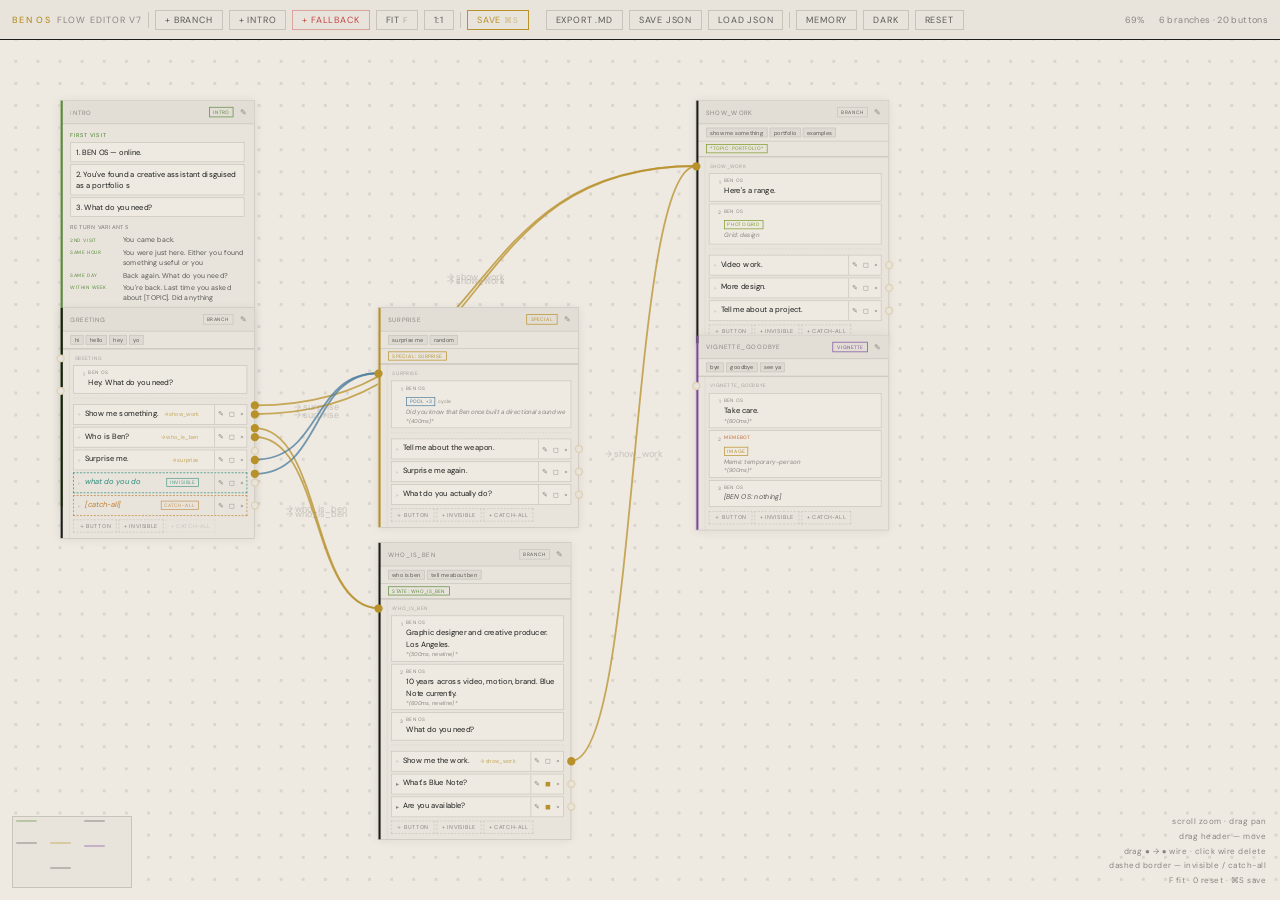
==== commit ade68ec7: "new JSON export of script in flow editor" ====
--- a/flow-editor/index.html
+++ b/flow-editor/index.html
@@ -290,8 +290,8 @@
 function mkBeat(type='text',text='',speaker='BEN OS',media=null,pause=0,display='default'){return{id:uid('bt'),speaker,type,text,pause,display,isPool:false,poolMode:'random',variants:[],media:media||defMedia(type)};}
 function defMedia(t){if(t==='grid')return{collection:'design',picks:[]};if(t==='image')return{src:'',memeId:''};if(t==='video')return{url:'',label:'',thumb:''};if(t==='component')return{kind:'dark_mode'};if(t==='pdf')return{src:'',label:'',description:''};return null;}
 function mkPool(vs=[],mode='random',speaker='BEN OS',pause=0,display='default'){return{id:uid('bt'),speaker,type:'pool',text:'',pause,display,isPool:true,poolMode:mode,variants:vs.map(v=>({id:uid('v'),text:v,weight:1,beats:[],buttons:[]})),media:null};}
-function mkBtn(label='',visible=true){return{id:uid('b'),label,visible,btnType:'normal',priority:false,wireTarget:null,child:null,triggers:[],scopedState:''};}
-function mkCatchall(priority=false){return{id:uid('b'),label:'[catch-all]',visible:false,btnType:'catchall',priority,wireTarget:null,child:null,triggers:[],scopedState:''};}
+function mkBtn(label='',visible=true){return{id:uid('b'),label,visible,btnType:'normal',priority:false,wireTarget:null,child:null,triggers:[],scopedState:'',matchPriority:'global'};}
+function mkCatchall(priority=false){return{id:uid('b'),label:'[catch-all]',visible:false,btnType:'catchall',priority,wireTarget:null,child:null,triggers:[],scopedState:'',matchPriority:'catchall'};}
 function mkResp(rid='',beats=[],buttons=[]){return{rid,beats,buttons};}
 
 function assignRids(branch){
@@ -299,6 +299,8 @@
     const used={};
     resp.buttons.forEach(btn=>{
       if(!btn.child)return;
+      // Inline child — mark as nested priority
+      btn.matchPriority='nested';
       const words=btn.label.toLowerCase().replace(/[^a-z0-9 ]/g,'').split(/\s+/).filter(Boolean);
       let slug='';const sibs=resp.buttons.filter(b=>b.id!==btn.id&&b.child);
       for(let i=0;i<words.length;i++){slug+=words[i];const ss=sibs.map(s=>{const sw=s.label.toLowerCase().replace(/[^a-z0-9 ]/g,'').split(/\s+/).filter(Boolean);let sl='';for(let j=0;j<=i&&j<sw.length;j++)sl+=sw[j];return sl;});if(!ss.includes(slug))break;}
@@ -367,14 +369,14 @@
   const all=[intro,greeting,who,sw,surprise,bye];
   all.forEach(b=>{if(b.root&&b.id!=='intro')assignRids(b);});
   // Wire intro door buttons to their branches
-  intro.root.buttons[0].wireTarget=sw.root.rid;       // Show me something → show_work
-  intro.root.buttons[1].wireTarget=who.root.rid;      // Who is Ben → who_is_ben
+  intro.root.buttons[0].wireTarget=sw.root.rid;intro.root.buttons[0].matchPriority='wire';       // Show me something → show_work
+  intro.root.buttons[1].wireTarget=who.root.rid;intro.root.buttons[1].matchPriority='wire';      // Who is Ben → who_is_ben
   // Predict my future and Surprise me have no branch yet — leave unwired
-  intro.root.buttons[3].wireTarget=surprise.root.rid; // Surprise me → surprise
-  greeting.root.buttons[0].wireTarget=sw.root.rid;
-  greeting.root.buttons[1].wireTarget=who.root.rid;
-  greeting.root.buttons[2].wireTarget=surprise.root.rid;
-  who.root.buttons[0].wireTarget=sw.root.rid;
+  intro.root.buttons[3].wireTarget=surprise.root.rid;intro.root.buttons[3].matchPriority='wire'; // Surprise me → surprise
+  greeting.root.buttons[0].wireTarget=sw.root.rid;greeting.root.buttons[0].matchPriority='wire';
+  greeting.root.buttons[1].wireTarget=who.root.rid;greeting.root.buttons[1].matchPriority='wire';
+  greeting.root.buttons[2].wireTarget=surprise.root.rid;greeting.root.buttons[2].matchPriority='wire';
+  who.root.buttons[0].wireTarget=sw.root.rid;who.root.buttons[0].matchPriority='wire';
   return all;
 }
 
@@ -382,7 +384,15 @@
 function migrateBranch(b){
   // Fill in fields added after initial saves
   b.state=b.state||'';b.topic=b.topic||'';b.special=b.special||'none';b.exactMatch=b.exactMatch||'';b.isGlobalFallback=b.isGlobalFallback||false;b.chatbar=b.chatbar||{placeholder:'',disabled:false};
-  if(b.root)walkBtns(b.root,btn=>{btn.scopedState=btn.scopedState||'';btn.triggers=btn.triggers||[];});
+  if(b.root)walkBtns(b.root,btn=>{btn.scopedState=btn.scopedState||'';btn.triggers=btn.triggers||[];
+    // Backfill matchPriority based on existing structure
+    if(!btn.matchPriority){
+      if(btn.btnType==='catchall')btn.matchPriority='catchall';
+      else if(btn.wireTarget)btn.matchPriority='wire';
+      else if(btn.child)btn.matchPriority='nested';
+      else btn.matchPriority='global';
+    }
+  });
   if(b.root)walkResps(b.root,resp=>{resp.beats&&resp.beats.forEach(beat=>{beat.pause=beat.pause||0;beat.display=beat.display||'default';beat.speaker=beat.speaker||'BEN OS';if(beat.variants)beat.variants.forEach(v=>{v.beats=v.beats||[];v.buttons=(v.buttons||[]).map(b=>({id:b.id||uid('vb'),label:b.label||'',visible:true,btnType:'normal',priority:false,wireTarget:b.wireTarget||null,child:null,triggers:[],scopedState:''}));});});});
   return b;
 }
@@ -562,7 +572,7 @@
 }
 
 function startWire(btn){let srcRid=null;for(const b of BRANCHES){if(!b.root)continue;const walk=r=>{if(r.buttons.some(x=>x.id===btn.id)){srcRid=r.rid;return;}r.buttons.forEach(x=>{if(x.child)walk(x.child);});};walk(b.root);if(srcRid)break;}wiring={btnId:btn.id,srcRid};VP.classList.add('wiring');document.getElementById('wire-hint').classList.add('show');}
-function finishWire(rid){if(!wiring)return;for(const b of BRANCHES){const bt=findBtn(b,wiring.btnId);if(bt){if(bt.child&&!confirm('Button "'+bt.label+'" has an inline response. Wire takes priority at runtime. Wire anyway?')){cancelWire();return;}bt.wireTarget=rid;markDirty();break;}}cancelWire();renderAll();toast('Wired → '+rid);}
+function finishWire(rid){if(!wiring)return;for(const b of BRANCHES){const bt=findBtn(b,wiring.btnId);if(bt){if(bt.child&&!confirm('Button "'+bt.label+'" has an inline response. Wire takes priority at runtime. Wire anyway?')){cancelWire();return;}bt.wireTarget=rid;bt.matchPriority='wire';markDirty();break;}}cancelWire();renderAll();toast('Wired → '+rid);}
 function cancelWire(){wiring=null;VP.classList.remove('wiring');document.getElementById('wire-hint').classList.remove('show');DRAFTPATH.setAttribute('d','');}
 function updateDraft(){if(!wiring)return;const outEl=document.getElementById('outd-'+wiring.btnId);if(!outEl){cancelWire();return;}const oc=domCenter(outEl);const x1=oc.x,y1=oc.y,x2=mouseVP.x,y2=mouseVP.y;const cx=(x1+x2)/2;DRAFTPATH.setAttribute('d',`M${x1},${y1} C${cx},${y1} ${cx},${y2} ${x2},${y2}`);}
 
@@ -741,7 +751,7 @@
     };
     chdr.appendChild(clbl);chdr.appendChild(crem);cs.appendChild(chdr);body.appendChild(cs);
     buildRespDP(body,branch,btn.child);
-  }else{const s2=document.createElement('div');s2.className='dp-sec';const addC=document.createElement('button');addC.className='dp-add';addC.textContent='+ Add inline response';addC.onclick=()=>{if(btn.wireTarget&&!confirm('This button wires to "'+btn.wireTarget+'". Wire takes priority at runtime — adding an inline response creates ambiguity. Add anyway?'))return;btn.child=mkResp('',[mkBeat('text','Response here.')],[]);assignRids(branch);expanded.add(btn.id);markDirty();renderAll();buildDP();};s2.appendChild(addC);body.appendChild(s2);}
+  }else{const s2=document.createElement('div');s2.className='dp-sec';const addC=document.createElement('button');addC.className='dp-add';addC.textContent='+ Add inline response';addC.onclick=()=>{if(btn.wireTarget&&!confirm('This button wires to "'+btn.wireTarget+'". Wire takes priority at runtime — adding an inline response creates ambiguity. Add anyway?'))return;btn.child=mkResp('',[mkBeat('text','Response here.')],[]);btn.matchPriority='nested';assignRids(branch);expanded.add(btn.id);markDirty();renderAll();buildDP();};s2.appendChild(addC);body.appendChild(s2);}
 }
 
 function buildRespDP(body,branch,resp){
@@ -964,7 +974,15 @@
 }
 
 function exportMd(){
-  const lines=['# BEN OS — Flow Export v7','# '+new Date().toLocaleString(),'','# PRIORITY: wire → nested inline → invisible (scoped/global) → catch-all',''];
+  const lines=['# BEN OS — Flow Export v7','# '+new Date().toLocaleString(),'',
+    '# MATCH PRIORITY (for chat.js generation):',
+    '# 1. WIRE      — button.wireTarget set; routes directly to that resp/branch. Score: 300.',
+    '# 2. NESTED    — button.child inline response; triggers scoped to parent branch. Score: 200.',
+    '# 3. INVISIBLE — scoped invisible button (scopedState set). Score: 130+.',
+    '# 4. GLOBAL    — branch-level triggers, compete globally. Score: 60–100.',
+    '# 5. CATCHALL  — fires only if nothing scores above threshold.',
+    '# Buttons annotated below with [WIRE], [NESTED], [GLOBAL], [CATCHALL] accordingly.',
+    ''];
   BRANCHES.forEach(b=>{
     lines.push('=== BRANCH: '+b.id+' ['+(b.type==='fallback'?'GLOBAL FALLBACK':b.type)+'] ===');
     if(b.triggers&&b.triggers.length)lines.push('TRIGGERS: '+b.triggers.join(', '));
@@ -979,7 +997,7 @@
       (b.introPool.firstVisit||[]).forEach(beat=>fmtBeat(beat,'').forEach(l=>lines.push(l)));
       lines.push('');lines.push('// RETURN VARIANTS:');
       (b.introPool.returnVisits||[]).forEach(rv=>{lines.push('  ['+rv.condition+']');rv.beats.forEach(beat=>fmtBeat(beat,'  ').forEach(l=>lines.push(l)));});
-      if(b.introPool&&b.introPool.chatbarDefault)lines.push('CHATBAR_DEFAULT: '+b.introPool.chatbarDefault);if(b.root&&b.root.buttons.length){lines.push('');lines.push('// DOORS:');b.root.buttons.forEach(btn=>{const wire=btn.wireTarget?' → WIRE:'+btn.wireTarget:'';const conflict=(btn.wireTarget&&btn.child)?' [⚠ CONFLICT]':'';lines.push('  "'+btn.label+'"'+wire+conflict);});}
+      if(b.introPool&&b.introPool.chatbarDefault)lines.push('CHATBAR_DEFAULT: '+b.introPool.chatbarDefault);if(b.root&&b.root.buttons.length){lines.push('');lines.push('// DOORS:');b.root.buttons.forEach(btn=>{const wire=btn.wireTarget?' → WIRE:'+btn.wireTarget:'';const conflict=(btn.wireTarget&&btn.child)?' [⚠ CONFLICT]':'';const pri=btn.matchPriority?'['+btn.matchPriority.toUpperCase()+'] ':'';lines.push('  '+pri+'"'+btn.label+'"'+wire+conflict);});}
     }else if(b.root){
       lines.push('');
       function wr(resp,depth){
@@ -988,6 +1006,7 @@
         if(resp.beats.length)lines.push('');
         resp.buttons.forEach(btn=>{
           let tag='';
+          const pri='['+((btn.matchPriority||'global').toUpperCase())+']';
           if(btn.btnType==='catchall')tag=' [CATCHALL'+(btn.priority?' priority':'')+']';
           else if(!btn.visible){
             tag=' [INVISIBLE]';
@@ -997,7 +1016,7 @@
             tag=' [also: '+btn.triggers.join(',')+']';
           }
           const wire=btn.wireTarget?' → WIRE:'+btn.wireTarget:'';
-          lines.push(pad+'"'+btn.label+'"'+tag+wire);
+          lines.push(pad+pri+' "'+btn.label+'"'+tag+wire);
           if(btn.child&&!btn.wireTarget)wr(btn.child,depth+1);
         });
       }
